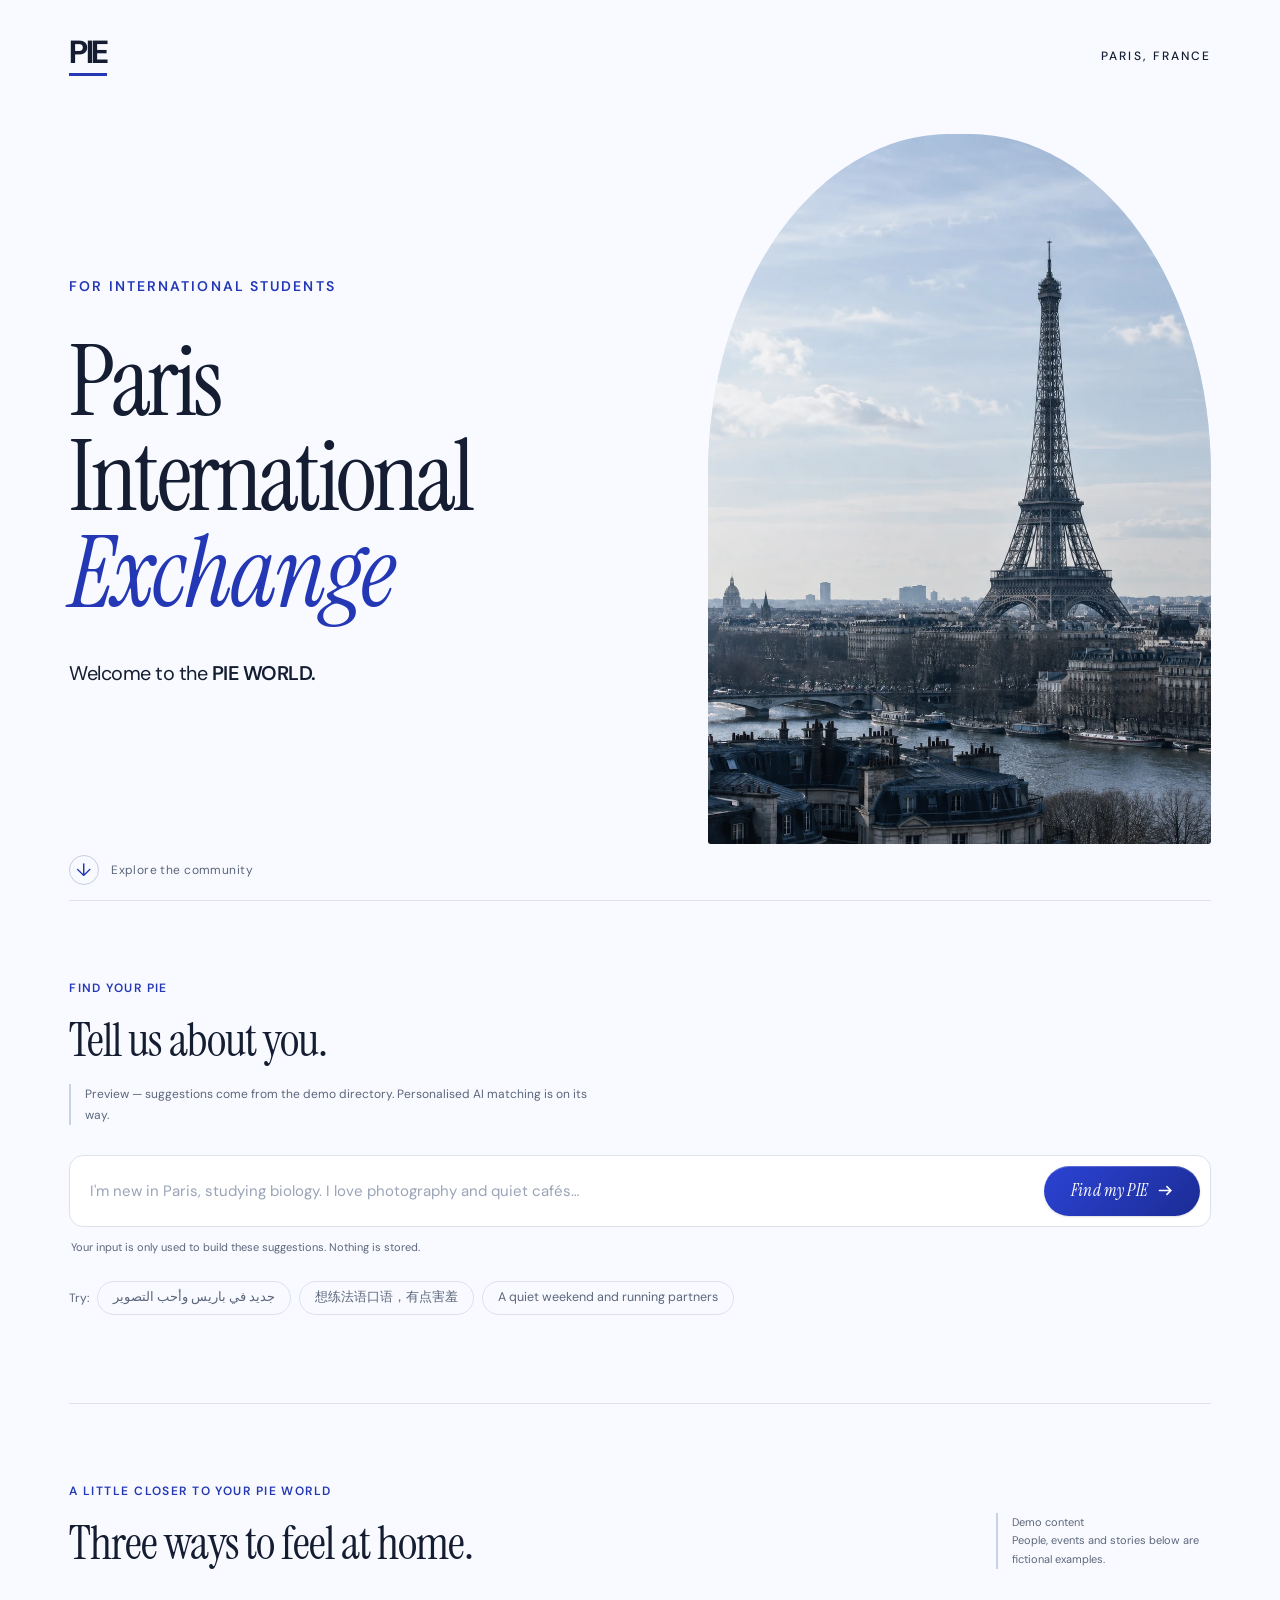
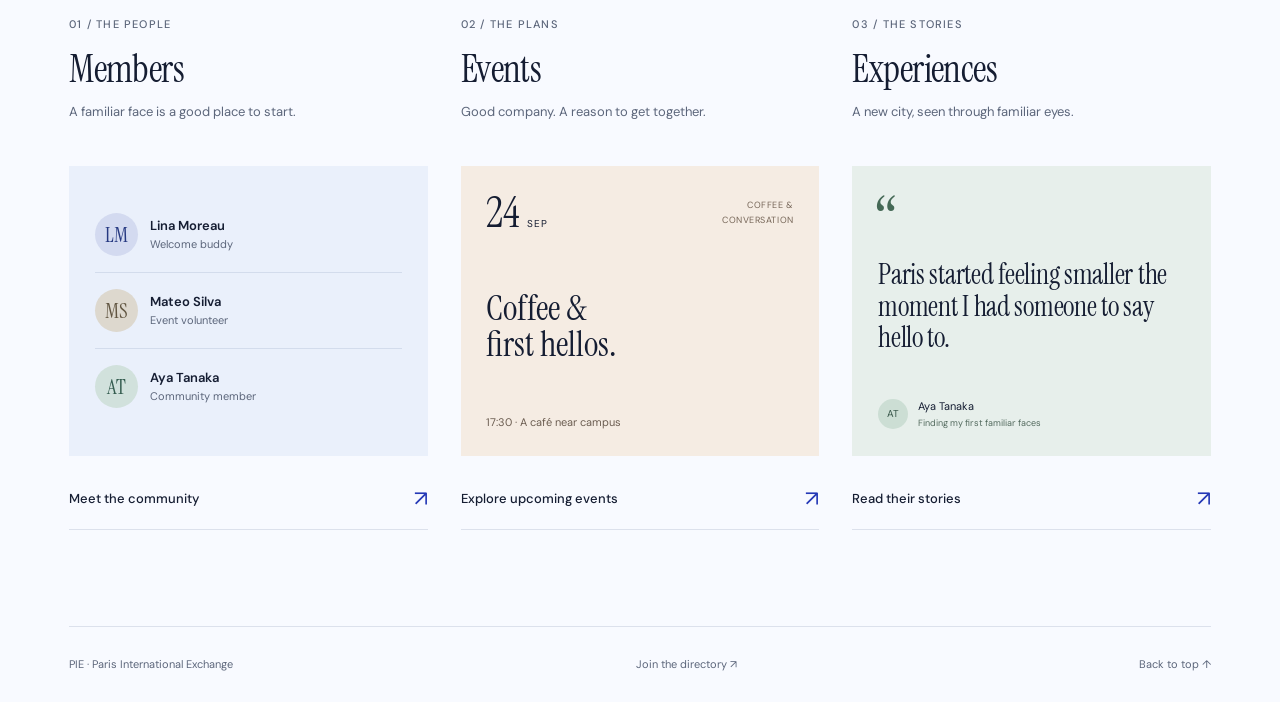
==== index.html @ 0a914ff5 "Add email-verified member registration with profile claiming" ====
<!doctype html>
<html lang="en">
  <head>
    <meta charset="utf-8" />
    <meta name="viewport" content="width=device-width, initial-scale=1" />
    <meta name="theme-color" content="#f8faff" />
    <meta name="description" content="Paris International Exchange. A community for international students in Paris. Welcome to the PIE WORLD." />
    <title>Paris International Exchange</title>
    <link rel="icon" type="image/svg+xml" href="data:image/svg+xml,%3Csvg xmlns='http://www.w3.org/2000/svg' viewBox='0 0 64 64'%3E%3Crect width='64' height='64' rx='14' fill='%232438b6'/%3E%3Ctext x='32' y='46' text-anchor='middle' font-family='Georgia,serif' font-size='45' fill='white'%3EP%3C/text%3E%3C/svg%3E" />
    <link rel="preconnect" href="https://fonts.googleapis.com" />
    <link rel="preconnect" href="https://fonts.gstatic.com" crossorigin />
    <link href="https://fonts.googleapis.com/css2?family=DM+Sans:wght@400;500;600;700&family=Instrument+Serif:ital@0;1&display=swap" rel="stylesheet" />
    <link rel="stylesheet" href="./style.css" />
    <link rel="stylesheet" href="./community.css" />
    <script src="./main.js" defer></script>
  </head>
  <body id="top">
    <a class="skip-link" href="#main-content">Skip to content</a>
    <div class="page">
      <header class="masthead">
        <span class="wordmark" aria-label="PIE">PIE<span class="wordmark-line" aria-hidden="true"></span></span>
        <span class="location">PARIS, FRANCE</span>
      </header>
      <main id="main-content">
        <section class="hero" aria-labelledby="hero-title">
          <div class="hero-copy">
            <p class="eyebrow">FOR INTERNATIONAL STUDENTS</p>
            <h1 id="hero-title"><span>Paris</span><span>International</span><em>Exchange</em></h1>
            <p class="welcome">Welcome to the <strong>PIE WORLD.</strong></p>
          </div>
          <figure class="paris-visual">
            <img src="./assets/paris-editorial.webp" alt="An editorial view of the Eiffel Tower above the rooftops of Paris" width="1122" height="1402" fetchpriority="high" decoding="async" />
          </figure>
          <a class="scroll-cue" href="#discover">
            <span class="scroll-cue-arrow" aria-hidden="true">↓</span>
            <span>Explore the community</span>
          </a>
        </section>

        <section class="finder" id="finder" aria-labelledby="finder-title">
          <header class="finder-heading">
            <p class="section-kicker">FIND YOUR PIE</p>
            <h2 id="finder-title">Tell us about you.</h2>
            <p class="demo-note">Preview — suggestions come from the demo directory. Personalised AI matching is on its way.</p>
          </header>
          <form class="finder-composer" id="finder-form">
            <textarea id="finder-input" name="q" rows="1" maxlength="600" autocomplete="off" aria-label="Describe your background and what you are looking for" placeholder="I'm new in Paris, studying biology. I love photography and quiet cafés…"></textarea>
            <button type="submit" class="finder-submit" id="finder-submit"><span class="finder-submit-label">Find my PIE</span><svg class="finder-submit-arrow" viewBox="0 0 16 16" width="15" height="15" aria-hidden="true" fill="none" stroke="currentColor" stroke-width="1.7" stroke-linecap="round" stroke-linejoin="round"><path d="M1.5 8h12.5M9.5 3.8 13.7 8l-4.2 4.2" /></svg></button>
          </form>
          <p class="finder-privacy">Your input is only used to build these suggestions. Nothing is stored.</p>
          <div class="finder-examples">
            <span>Try:</span>
            <button type="button" class="finder-example" dir="auto" lang="ar">جديد في باريس وأحب التصوير</button>
            <button type="button" class="finder-example" dir="auto" lang="zh">想练法语口语，有点害羞</button>
            <button type="button" class="finder-example" dir="auto">A quiet weekend and running partners</button>
          </div>
          <div class="finder-results" id="finder-results" hidden aria-live="polite">
            <div class="finder-results-head">
              <span class="finder-mode" id="finder-mode" hidden></span>
              <p class="finder-results-note" id="finder-results-note"></p>
            </div>
            <p class="finder-results-summary" id="finder-results-summary" hidden></p>
            <div class="finder-grid" id="finder-grid"></div>
          </div>
        </section>

        <section class="discover" id="discover" aria-labelledby="discover-title">
          <header class="discover-heading">
            <div>
              <p class="section-kicker">A LITTLE CLOSER TO YOUR PIE WORLD</p>
              <h2 id="discover-title">Three ways to feel at home.</h2>
            </div>
            <p class="demo-note">Demo content<br />People, events and stories below are fictional examples.</p>
          </header>

          <div class="gateway-grid">
            <article class="gateway gateway--members" data-reveal>
              <p class="gateway-number">01 / THE PEOPLE</p>
              <h3>Members</h3>
              <p class="gateway-description">A familiar face is a good place to start.</p>
              <div class="gateway-preview member-preview" aria-label="Example members">
                <div class="preview-person"><span class="preview-avatar avatar--lina" aria-hidden="true">LM</span><div><strong>Lina Moreau</strong><span>Welcome buddy</span></div></div>
                <div class="preview-person"><span class="preview-avatar avatar--mateo" aria-hidden="true">MS</span><div><strong>Mateo Silva</strong><span>Event volunteer</span></div></div>
                <div class="preview-person"><span class="preview-avatar avatar--aya" aria-hidden="true">AT</span><div><strong>Aya Tanaka</strong><span>Community member</span></div></div>
              </div>
              <a class="gateway-link" href="./members.html">Meet the community <span aria-hidden="true">↗</span></a>
            </article>

            <article class="gateway gateway--events" data-reveal>
              <p class="gateway-number">02 / THE PLANS</p>
              <h3>Events</h3>
              <p class="gateway-description">Good company. A reason to get together.</p>
              <div class="gateway-preview event-preview">
                <div class="preview-event-top"><time datetime="2026-09-24"><strong>24</strong><span>SEP</span></time><span class="preview-event-type">COFFEE & CONVERSATION</span></div>
                <p class="preview-event-title">Coffee &<br />first hellos.</p>
                <p class="preview-event-meta">17:30 · A café near campus</p>
              </div>
              <a class="gateway-link" href="./events.html">Explore upcoming events <span aria-hidden="true">↗</span></a>
            </article>

            <article class="gateway gateway--experiences" data-reveal>
              <p class="gateway-number">03 / THE STORIES</p>
              <h3>Experiences</h3>
              <p class="gateway-description">A new city, seen through familiar eyes.</p>
              <div class="gateway-preview experience-preview">
                <span class="preview-quote-mark" aria-hidden="true">“</span>
                <blockquote>Paris started feeling smaller the moment I had someone to say hello to.</blockquote>
                <p class="preview-story-author"><span class="story-author-dot" aria-hidden="true">AT</span><span>Aya Tanaka<span>Finding my first familiar faces</span></span></p>
              </div>
              <a class="gateway-link" href="./experiences.html">Read their stories <span aria-hidden="true">↗</span></a>
            </article>
          </div>
        </section>
      </main>
      <footer class="site-footer"><span>PIE · Paris International Exchange</span><a href="./join.html">Join the directory <span aria-hidden="true">↗</span></a><a href="#top">Back to top <span aria-hidden="true">↑</span></a></footer>
    </div>
  </body>
</html>
---- style.css ----
:root {
  color-scheme: light;
  --paper: #f8faff;
  --ink: #151d32;
  --blue: #2438b6;
  --sans: 'DM Sans', sans-serif;
  --serif: 'Instrument Serif', Georgia, serif;
}

* { box-sizing: border-box; }
html { background: var(--paper); }
body { margin: 0; color: var(--ink); font-family: var(--sans); -webkit-font-smoothing: antialiased; }
::selection { background: #dce2ff; color: var(--ink); }
.page { max-width: 1800px; margin-inline: auto; padding: 0 clamp(24px, 5.4vw, 96px); }
.masthead { min-height: 112px; display: flex; align-items: center; justify-content: space-between; gap: 24px; }
.wordmark { display: inline-flex; flex-direction: column; font-size: 32px; line-height: 1; letter-spacing: -.075em; font-weight: 700; }
.wordmark-line { width: 100%; height: 3px; margin-top: 5px; background: var(--blue); }
.location { font-size: 12px; letter-spacing: .17em; font-weight: 500; }
.hero { min-height: min(790px, calc(100svh - 112px)); display: grid; grid-template-columns: 1.17fr 1fr; align-items: center; gap: clamp(28px, 4vw, 72px); padding: 22px 0 56px; }
.hero-copy { position: relative; z-index: 1; padding-bottom: 12px; }
.eyebrow { margin: 0 0 clamp(28px, 3vw, 48px); font-size: 14px; font-weight: 600; letter-spacing: .15em; color: var(--blue); }
h1 { margin: 0; font-family: var(--serif); font-size: clamp(70px, 7.7vw, 138px); line-height: .97; letter-spacing: -.035em; font-weight: 400; }
h1 span, h1 em { display: block; }
h1 em { color: var(--blue); font-weight: 400; letter-spacing: -.02em; }
.welcome { font-size: clamp(18px, 1.55vw, 26px); line-height: 1.5; margin: clamp(28px, 3vw, 46px) 0 0; font-weight: 400; letter-spacing: -.025em; }
.welcome strong { font-weight: 600; }
.paris-visual { position: relative; margin: 0; align-self: center; height: clamp(510px, calc(100svh - 190px), 730px); overflow: hidden; border-radius: 48% 48% 3px 3px; background: #dbe5f1; }
.paris-visual img { display: block; width: 100%; height: 100%; object-fit: cover; object-position: 55% 50%; }

@media (prefers-reduced-motion: no-preference) {
  .hero-copy { animation: appear .8s ease-out both; }
  .paris-visual { animation: appear 1.05s .12s ease-out both; }
  @keyframes appear { from { opacity: 0; transform: translateY(14px); } to { opacity: 1; transform: translateY(0); } }
}

@media (min-width: 1600px) {
  .hero { min-height: 830px; }
}

@media (max-width: 1000px) and (min-width: 721px) {
  .page { padding-inline: 34px; }
  .hero { gap: 24px; grid-template-columns: 1.1fr 1fr; }
  h1 { font-size: clamp(66px, 7.7vw, 88px); }
  .paris-visual { height: clamp(470px, calc(100svh - 190px), 730px); }
}

@media (max-width: 720px) {
  .page { --mobile-gutter: 24px; padding-inline: var(--mobile-gutter); }
  .masthead { min-height: 86px; }
  .wordmark { font-size: 28px; }
  .location { font-size: 12px; letter-spacing: .12em; }
  .hero { position: relative; isolation: isolate; min-height: max(600px, calc(100svh - 86px)); grid-template-columns: 1fr; align-items: start; gap: 0; padding: 32px 0 48px; }
  .hero-copy { padding: 0; animation: none; }
  .eyebrow { font-size: 13px; letter-spacing: .11em; margin-bottom: 24px; }
  h1 { font-size: clamp(58px, 13.5vw, 94px); line-height: .99; }
  .welcome { font-size: 20px; margin-top: 26px; }
  .welcome strong { display: block; }
  .paris-visual { position: absolute; z-index: -1; inset: 0 calc(-1 * var(--mobile-gutter)); height: 100%; border-radius: 0; animation: none; }
  .paris-visual img { object-position: 55% 0%; }
  .paris-visual::after { content: ''; position: absolute; inset: 0; background: linear-gradient(180deg, var(--paper) 0%, rgb(248 250 255 / .7) 18%, rgb(248 250 255 / 0) 56%), linear-gradient(90deg, rgb(248 250 255 / .96) 0%, rgb(248 250 255 / .85) 28%, rgb(248 250 255 / .12) 76%, rgb(248 250 255 / 0) 100%); }
}

@media (max-width: 720px) and (prefers-reduced-motion: no-preference) {
  .hero { animation: appear .9s ease-out both; }
}

@media (max-width: 360px) {
  .page { --mobile-gutter: 20px; }
  h1 { font-size: 54px; }
  .welcome { font-size: 18px; }
  .eyebrow { font-size: 12px; }
  .paris-visual img { object-position: 40% 0%; }
}
---- community.css ----
/* Community pages extend the existing homepage visual system. */
:root {
  --line: #dce1ec;
  --secondary: #5c667b;
  --members-paper: #eaf0fb;
  --events-paper: #f5ece3;
  --stories-paper: #e7efeb;
}

a { color: inherit; }
a:focus-visible, summary:focus-visible { outline: 2px solid var(--blue); outline-offset: 6px; border-radius: 2px; }
.skip-link { position: fixed; z-index: 10; top: 12px; left: 12px; transform: translateY(-200%); padding: 12px 18px; background: var(--ink); color: white; font-size: 14px; }
.skip-link:focus { transform: translateY(0); }
.hero { position: relative; }
.scroll-cue { position: absolute; left: 0; bottom: 12px; z-index: 2; display: inline-flex; align-items: center; gap: 12px; min-height: 36px; color: var(--secondary); font-size: 12px; letter-spacing: .035em; text-decoration: none; }
.scroll-cue-arrow { display: grid; place-items: center; width: 30px; height: 30px; border: 1px solid #c5ccdf; border-radius: 50%; font-size: 18px; color: var(--blue); }
.scroll-cue:hover { color: var(--blue); }
.discover { padding: 78px 0 96px; border-top: 1px solid var(--line); scroll-margin-top: 28px; }
.discover-heading { display: flex; justify-content: space-between; align-items: end; gap: 32px; margin-bottom: 48px; }
.section-kicker { margin: 0 0 18px; color: var(--blue); font-size: 12px; line-height: 1.5; letter-spacing: .12em; font-weight: 600; }
.discover h2 { margin: 0; font: 400 clamp(38px, 3.7vw, 64px)/1.08 var(--serif); letter-spacing: -.02em; }
.demo-note { flex: none; max-width: 215px; margin: 0; padding-left: 14px; border-left: 2px solid #c9d1e5; color: var(--secondary); font-size: 11px; line-height: 1.7; }
.gateway-grid { display: grid; grid-template-columns: repeat(3, minmax(0, 1fr)); gap: clamp(24px, 2.6vw, 44px); }
.gateway { min-width: 0; display: flex; flex-direction: column; }
.gateway-number { margin: 0 0 18px; font-size: 11px; font-weight: 500; letter-spacing: .11em; color: var(--secondary); }
.gateway h3 { margin: 0; font: 400 clamp(34px, 3vw, 48px)/1.05 var(--serif); letter-spacing: -.015em; }
.gateway-description { min-height: 42px; margin: 12px 0 23px; color: var(--secondary); font-size: 13px; line-height: 1.65; }
.gateway-preview { min-height: 290px; padding: clamp(20px, 2vw, 32px); display: flex; flex-direction: column; justify-content: center; }
.member-preview { background: var(--members-paper); gap: 0; }
.preview-person { display: flex; align-items: center; gap: 12px; padding: 16px 0; }
.preview-person + .preview-person { border-top: 1px solid #d3dcec; }
.preview-avatar { flex: none; width: 43px; height: 43px; display: grid; place-items: center; border-radius: 50%; font: 400 21px var(--serif); }
.avatar--lina { background: #d3daf0; color: #263981; }
.avatar--mateo { background: #ddd8ce; color: #615541; }
.avatar--aya { background: #d1e1dc; color: #355d50; }
.preview-person strong { display: block; font-size: 13px; font-weight: 600; line-height: 1.5; }
.preview-person div > span { display: block; font-size: 11px; line-height: 1.6; color: var(--secondary); }
.event-preview { justify-content: space-between; background: var(--events-paper); }
.preview-event-top { display: flex; justify-content: space-between; align-items: center; gap: 18px; }
.preview-event-top time { display: flex; align-items: baseline; gap: 7px; }
.preview-event-top time strong { font: 400 42px/1 var(--serif); }
.preview-event-top time span { font-size: 10px; letter-spacing: .08em; }
.preview-event-type { max-width: 110px; color: #756557; text-align: right; font-size: 9px; line-height: 1.65; letter-spacing: .06em; }
.preview-event-title { margin: 18px 0 12px; font: 400 clamp(30px, 2.7vw, 44px)/1.04 var(--serif); }
.preview-event-meta { margin: 0; font-size: 11px; color: #6b5d51; line-height: 1.5; }
.experience-preview { justify-content: space-between; background: var(--stories-paper); }
.preview-quote-mark { display: block; height: 33px; color: #456956; font: 400 69px/1 var(--serif); }
.experience-preview blockquote { margin: 12px 0 20px; font: 400 clamp(23px, 2.15vw, 34px)/1.15 var(--serif); letter-spacing: -.01em; }
.preview-story-author { margin: 0; display: flex; align-items: center; gap: 10px; font-size: 11px; line-height: 1.6; }
.story-author-dot { flex: none; width: 30px; height: 30px; border-radius: 50%; background: #ccded4; display: grid; place-items: center; color: #365548; font-size: 10px; }
.preview-story-author > span > span { display: block; color: #536a5e; font-size: 9px; }
.gateway-link { display: flex; justify-content: space-between; align-items: center; gap: 12px; min-height: 62px; margin-top: 12px; border-bottom: 1px solid var(--line); text-decoration: none; font-size: 13px; font-weight: 500; }
.gateway-link > span { font-size: 22px; font-weight: 400; color: var(--blue); }
.gateway-link:hover { color: var(--blue); border-bottom-color: var(--blue); }
.site-footer { padding: 28px 0; display: flex; justify-content: space-between; gap: 20px; border-top: 1px solid var(--line); color: var(--secondary); font-size: 11px; line-height: 1.7; }
.site-footer a { text-decoration: none; }
.site-footer a:hover { color: var(--blue); }

/* A shared shell for the three destinations. */
.inner-page .wordmark { text-decoration: none; }
.site-nav { display: flex; align-items: center; gap: 30px; }
.site-nav a { min-height: 40px; display: inline-flex; align-items: center; border-bottom: 1px solid transparent; text-decoration: none; color: var(--secondary); font-size: 13px; }
.site-nav a:hover, .site-nav a[aria-current="page"] { color: var(--blue); border-bottom-color: var(--blue); }
.page-intro { padding: 64px 0 46px; border-top: 1px solid var(--line); }
.inner-page .page-title { max-width: 900px; font-size: clamp(52px, 5.6vw, 90px); line-height: 1.02; letter-spacing: -.025em; }
.page-lead { max-width: 560px; margin: 24px 0 22px; color: var(--secondary); font-size: 16px; line-height: 1.75; }
.page-intro .demo-note { max-width: 540px; font-size: 12px; }
.member-grid { display: grid; grid-template-columns: repeat(3, minmax(0, 1fr)); gap: 24px; padding: 8px 0 88px; }
.member-card { display: flex; flex-direction: column; min-width: 0; padding: 28px; background: #fff; border: 1px solid var(--line); }
.member-card-header { display: flex; align-items: center; gap: 16px; }
.member-portrait { flex: none; display: block; width: 80px; height: 80px; border-radius: 50%; object-fit: cover; background: var(--members-paper); }
.member-portrait--photo { overflow: hidden; }
.member-portrait--photo img { display: block; width: 100%; height: 100%; object-fit: cover; transform: scale(2); transform-origin: 50% 48%; }
.member-portrait--tamara img { object-position: 50% 100%; }
.member-portrait--amir img { transform-origin: 50% 25%; }
.member-portrait--meghna img { transform: scale(1.5); transform-origin: 52% 48%; }
.member-identity { min-width: 0; }
.member-status { display: inline-flex; align-items: center; padding: 4px 9px; border-radius: 20px; font-size: 10px; font-weight: 500; line-height: 1.5; }
.member-status--active { background: var(--members-paper); color: var(--blue); }
.member-status--alumni { background: var(--events-paper); color: #70583e; }
.member-activity { display: inline-flex; gap: 2px; margin-left: 5px; vertical-align: middle; }
.member-activity i { display: block; width: 12px; height: 12px; background-color: #ccd5ec; -webkit-mask: url("data:image/svg+xml,%3Csvg xmlns='http://www.w3.org/2000/svg' viewBox='0 0 24 24'%3E%3Cpath d='M12 1.6l3.2 6.6 7.2 1-5.2 5 1.2 7.2-6.4-3.4-6.4 3.4 1.2-7.2-5.2-5 7.2-1z'/%3E%3C/svg%3E") center / contain no-repeat; mask: url("data:image/svg+xml,%3Csvg xmlns='http://www.w3.org/2000/svg' viewBox='0 0 24 24'%3E%3Cpath d='M12 1.6l3.2 6.6 7.2 1-5.2 5 1.2 7.2-6.4-3.4-6.4 3.4 1.2-7.2-5.2-5 7.2-1z'/%3E%3C/svg%3E") center / contain no-repeat; }
.member-activity i.is-filled { background-color: var(--blue); }
.member-role { margin: 7px 0 9px; font-size: 10px; font-weight: 500; line-height: 1.6; color: var(--secondary); }
.member-card h2 { margin: 0; font: 400 28px/1.1 var(--serif); }
.member-card .tag-list { margin-bottom: 24px; }
.member-contact { margin: auto 0 0; padding-top: 18px; border-top: 1px solid var(--line); }
.member-contact dt { display: flex; align-items: baseline; gap: 8px; color: var(--secondary); font-size: 11px; font-weight: 500; }
.member-contact dt span { font-size: 10px; font-weight: 400; }
.member-contact dd { margin: 7px 0 0; color: var(--ink); font-size: 13px; line-height: 1.7; overflow-wrap: anywhere; }
.card-summary { margin: 16px 0 22px; color: var(--secondary); font-size: 13px; line-height: 1.8; }
.tag-list { display: flex; flex-wrap: wrap; gap: 7px; padding: 0; margin: 0; list-style: none; }
.tag-list li { border: 1px solid #e0e5ee; padding: 5px 8px; color: var(--secondary); font-size: 10px; line-height: 1.5; }
.event-list { padding: 0 0 88px; }
.event-row { display: grid; grid-template-columns: clamp(280px, 28vw, 380px) minmax(0, 1fr); gap: clamp(28px, 3.2vw, 48px); align-items: center; padding: 36px 0; border-top: 1px solid var(--line); }
.event-media { position: relative; min-width: 0; }
.event-date { position: absolute; bottom: 14px; left: 14px; z-index: 1; display: flex; flex-direction: column; align-items: center; min-width: 64px; padding: 11px 13px; background: var(--paper); border-radius: 3px; box-shadow: inset 0 0 0 1px rgb(255 255 255 / .7), 0 2px 12px rgb(21 29 50 / .08); }
.event-date span { font: 400 38px/1 var(--serif); }
.event-date small { margin-top: 6px; font-size: 10px; letter-spacing: .12em; }
@supports ((backdrop-filter: blur(10px)) or (-webkit-backdrop-filter: blur(10px))) {
  .event-date { background: rgb(248 250 255 / .7); -webkit-backdrop-filter: blur(10px) saturate(1.15); backdrop-filter: blur(10px) saturate(1.15); }
}
.event-body { min-width: 0; }
.event-heading { display: flex; align-items: center; flex-wrap: wrap; gap: 8px 14px; margin-bottom: 14px; }
.event-category { margin: 0; color: var(--blue); font-size: 10px; font-weight: 600; line-height: 1.7; letter-spacing: .09em; text-transform: uppercase; }
.event-body h2 { margin: 0 0 14px; font: 400 clamp(30px, 3vw, 44px)/1.1 var(--serif); }
.event-meta { margin: 0 0 12px; font-size: 12px; font-weight: 500; line-height: 1.8; }
.event-body .card-summary { max-width: 660px; font-size: 14px; line-height: 1.8; }
.event-status { padding: 3px 7px; border: 1px solid var(--line); color: var(--secondary); font-size: 10px; line-height: 1.5; }
.event-photo { width: 100%; aspect-ratio: 3 / 2; overflow: hidden; margin: 0; background: var(--events-paper); }
.event-photo img, .story-photo img { display: block; width: 100%; height: 100%; object-fit: cover; }
.event-photo img { object-position: 50% 38%; }
.story-list { display: grid; gap: 24px; padding: 8px 0 88px; }
.story-card { min-width: 0; padding: 32px; background: var(--stories-paper); }
.story-card:nth-child(3n + 2) { background: var(--events-paper); }
.story-card:nth-child(3n) { background: var(--members-paper); }
.story-overview { display: grid; grid-template-columns: minmax(0, 1fr) minmax(0, 38%); gap: clamp(24px, 3vw, 44px); align-items: center; }
.story-copy { min-width: 0; }
.story-meta { margin: 0 0 14px; color: var(--secondary); font-size: 10px; text-transform: uppercase; letter-spacing: .1em; line-height: 1.7; }
.story-card h2 { margin: 0 0 12px; font: 400 clamp(30px, 2.8vw, 42px)/1.1 var(--serif); }
.story-byline { margin: 0 0 16px; color: var(--secondary); font-size: 11px; line-height: 1.7; }
.story-overview .card-summary { max-width: 70ch; margin: 0; font-size: 14px; line-height: 1.8; }
.story-photo { width: 100%; aspect-ratio: 3 / 2; overflow: hidden; margin: 0; background: #d4e0d8; }
.story-details p { max-width: 76ch; font-size: 14px; line-height: 1.9; }
.story-details { margin-top: 24px; border-top: 1px solid #cad5ce; }
.story-details summary { padding: 16px 0 4px; cursor: pointer; font-size: 12px; font-weight: 500; color: var(--blue); }
.story-details[open] summary { padding-bottom: 12px; }

@media (hover: hover) and (prefers-reduced-motion: no-preference) {
  .event-photo img, .story-photo img { transition: transform .45s ease; }
  .event-row:hover .event-photo img, .story-card:hover .story-photo img { transform: scale(1.025); }
}

@media (prefers-reduced-motion: no-preference) {
  html { scroll-behavior: smooth; }
  .gateway-link, .site-nav a { transition: color .2s ease, border-color .2s ease; }
  .gateway-link > span { transition: transform .2s ease; }
  .gateway-link:hover > span { transform: translate(3px, -3px); }
  .scroll-cue-arrow { animation: scroll-nudge 2.4s ease-in-out 3; }
  @keyframes scroll-nudge { 0%, 70%, 100% { transform: translateY(0); } 35% { transform: translateY(4px); } }
  [data-reveal].will-reveal { opacity: 0; transform: translateY(20px); transition: opacity .65s ease, transform .65s cubic-bezier(.2,.7,.2,1); }
  [data-reveal].will-reveal:nth-child(2) { transition-delay: .09s; }
  [data-reveal].will-reveal:nth-child(3) { transition-delay: .18s; }
  [data-reveal].is-visible { opacity: 1; transform: none; }
}

@media (max-width: 1000px) and (min-width: 721px) {
  .gateway-grid { gap: 20px; }
  .gateway-preview { min-height: 270px; padding: 18px; }
  .preview-person { gap: 8px; }
  .preview-avatar { width: 34px; height: 34px; font-size: 18px; }
  .member-card, .story-card { padding: 22px; }
  .member-grid { grid-template-columns: repeat(2, minmax(0, 1fr)); }
  .event-row { grid-template-columns: minmax(0, 36%) minmax(0, 1fr); gap: 24px; }
  .story-overview { column-gap: 28px; }
}

@media (max-width: 720px) {
  .scroll-cue { left: 0; bottom: 15px; padding: 4px 12px 4px 6px; background: rgb(248 250 255 / .95); border-radius: 24px; font-size: 11px; }
  .discover { padding: 52px 0 60px; }
  .discover-heading { display: block; margin-bottom: 36px; }
  .discover-heading .demo-note { margin-top: 22px; max-width: none; }
  .gateway-grid { grid-template-columns: 1fr; gap: 44px; }
  .gateway-description { min-height: 0; margin-bottom: 20px; }
  .gateway-preview { min-height: 280px; padding: 28px; }
  .preview-event-title { font-size: 40px; }
  .experience-preview blockquote { font-size: 30px; }
  .inner-page .masthead { flex-wrap: wrap; gap: 12px; padding: 22px 0; }
  .site-nav { gap: 16px; flex-wrap: wrap; }
  .site-nav a { font-size: 11px; min-height: 34px; }
  .page-intro { padding: 36px 0; }
  .inner-page .page-title { font-size: clamp(44px, 10vw, 68px); }
  .page-lead { font-size: 14px; }
  .member-grid, .story-list { grid-template-columns: 1fr; padding-bottom: 56px; }
  .member-card, .story-card { padding: 22px; }
  .member-portrait { width: 72px; height: 72px; }
  .member-card-header { gap: 14px; }
  .member-card h2 { font-size: 27px; }
  .event-row { grid-template-columns: minmax(0, 36%) minmax(0, 1fr); gap: 24px; padding: 28px 0; }
  .event-date { bottom: 8px; left: 8px; min-width: 44px; padding: 6px 8px; }
  .event-date span { font-size: 26px; }
  .event-date small { margin-top: 3px; font-size: 9px; }
  .story-overview { gap: 24px; }
  .site-footer { flex-wrap: wrap; font-size: 10px; }
}

@media (max-width: 560px) {
  .event-row { grid-template-columns: minmax(0, 1fr); }
  .event-photo { aspect-ratio: 16 / 10; }
  .story-card { padding: 0; overflow: hidden; }
  .story-overview { grid-template-columns: minmax(0, 1fr); gap: 0; }
  .story-copy { padding: 24px 22px 0; }
  .story-photo { grid-row: 1; aspect-ratio: 16 / 10; }
  .story-details { margin: 24px 22px 22px; }
}

/* Find your PIE preview. */
.finder { padding: 78px 0 88px; border-top: 1px solid var(--line); scroll-margin-top: 28px; }
.finder-heading { max-width: 760px; margin-bottom: 30px; }
.finder h2 { margin: 0 0 18px; font: 400 clamp(38px, 3.7vw, 64px)/1.08 var(--serif); letter-spacing: -.02em; }
.finder-heading .demo-note { max-width: 540px; font-size: 12px; }
.finder-composer { display: flex; align-items: stretch; gap: 12px; padding: 10px 10px 10px 20px; background: #fff; border: 1px solid var(--line); border-radius: 14px; transition: border-color .2s ease; }
.finder-composer:focus-within { border-color: var(--blue); box-shadow: 0 8px 22px rgb(36 56 182 / .09); }
.finder-composer textarea { flex: 1; min-width: 0; min-height: 48px; max-height: 138px; padding: 13px 0; border: 0; background: transparent; resize: none; overflow-y: auto; color: var(--ink); font: 400 15px/1.6 var(--sans); }
.finder-composer textarea:focus-visible { outline: none; }
.finder-composer textarea::placeholder { color: #9aa3b8; }
.finder-submit { position: relative; overflow: hidden; flex: none; display: inline-flex; align-items: center; justify-content: center; gap: 10px; min-height: 48px; padding: 12px 27px; background: linear-gradient(135deg, #2b43d4 0%, var(--blue) 48%, #1b2c94 100%); border: 0; border-radius: 999px; color: #fff; cursor: pointer; box-shadow: inset 0 1px 0 rgb(255 255 255 / .24), 0 1px 2px rgb(21 29 50 / .14); }
.finder-submit::after { content: ''; position: absolute; top: -45%; bottom: -45%; left: -75%; width: 44%; background: linear-gradient(105deg, transparent, rgb(255 255 255 / .34), transparent); transform: skewX(-18deg); pointer-events: none; }
.finder-submit-label { font: italic 400 17px/1 var(--serif); letter-spacing: .01em; }
.finder-submit-arrow { flex: none; display: block; }
.finder-privacy { margin: 12px 2px 0; color: var(--secondary); font-size: 11px; line-height: 1.6; }
.finder-examples { display: flex; flex-wrap: wrap; align-items: center; gap: 8px; margin-top: 24px; }
.finder-examples > span { color: var(--secondary); font-size: 12px; }
.finder-example { min-height: 34px; padding: 7px 15px; background: var(--paper); border: 1px solid var(--line); border-radius: 18px; color: var(--secondary); font: 400 12.5px/1.4 var(--sans); cursor: pointer; transition: color .2s ease, border-color .2s ease; }
.finder-example:hover { color: var(--blue); border-color: var(--blue); }
.finder-results { margin-top: 42px; }
.finder-results[hidden] { display: none; }
.finder-results-head { display: flex; align-items: baseline; gap: 10px; margin-bottom: 14px; }
.finder-mode { flex: none; padding: 4px 10px; border-radius: 20px; font: 600 10px/1.4 var(--sans); letter-spacing: .07em; text-transform: uppercase; }
.finder-mode--ai { background: var(--blue); color: #fff; }
.finder-mode--preview { background: var(--paper); color: var(--secondary); border: 1px solid var(--line); }
.finder-results-note { margin: 0; color: var(--secondary); font-size: 12px; line-height: 1.7; }
.finder-results-summary { margin: 0 0 22px; max-width: 70ch; font: italic 400 19px/1.5 var(--serif); color: var(--ink); }
.finder-results-summary[hidden] { display: none; }
.finder-submit.is-loading { pointer-events: none; opacity: .85; }
.finder-card--skeleton, .finder-card--skeleton .finder-photo { border-color: transparent; }
.finder-card--skeleton .finder-photo { background: #e8edf6; }
.sk { display: block; height: 12px; border-radius: 4px; background: #e8edf6; margin: 0 0 12px; }
.sk-title { height: 20px; width: 62%; }
.sk-short { width: 42%; }
.finder-grid { display: grid; grid-template-columns: repeat(3, minmax(0, 1fr)); gap: 24px; }
.finder-card { min-width: 0; display: flex; flex-direction: column; background: #fff; border: 1px solid var(--line); }
.finder-photo { margin: 0; aspect-ratio: 4 / 3; overflow: hidden; background: var(--members-paper); }
.finder-photo img { display: block; width: 100%; height: 100%; object-fit: cover; }
.finder-body { display: flex; flex-direction: column; flex: 1; padding: 20px 22px 22px; }
.finder-type { margin: 0 0 12px; color: var(--blue); font-size: 10px; font-weight: 600; letter-spacing: .09em; }
.finder-card h3 { margin: 0 0 10px; font: 400 26px/1.15 var(--serif); letter-spacing: -.01em; }
.finder-demo { display: inline-block; margin-left: 8px; padding: 3px 7px; border: 1px solid var(--line); border-radius: 20px; color: var(--secondary); font: 500 10px/1.4 var(--sans); letter-spacing: 0; vertical-align: 6px; }
.finder-reason { margin: 0; color: var(--secondary); font-size: 13px; line-height: 1.7; }
.finder-link { display: inline-flex; align-items: center; gap: 8px; margin-top: auto; padding-top: 18px; color: var(--blue); text-decoration: none; font-size: 13px; font-weight: 500; }
.finder-link > span { font-size: 18px; }
.finder-link:hover { text-decoration: underline; }

@media (prefers-reduced-motion: no-preference) {
  .finder-submit { transition: transform .25s cubic-bezier(.2,.7,.2,1), box-shadow .25s ease, filter .25s ease; }
  .finder-submit:hover { transform: translateY(-1.5px); filter: saturate(1.06); box-shadow: inset 0 1px 0 rgb(255 255 255 / .26), 0 10px 26px rgb(36 56 182 / .34); }
  .finder-submit:active { transform: translateY(0) scale(.985); box-shadow: inset 0 1px 0 rgb(255 255 255 / .18), 0 4px 12px rgb(36 56 182 / .22); }
  .finder-submit::after { transition: left .65s cubic-bezier(.25,.6,.25,1); }
  .finder-submit:hover::after { left: 135%; }
  .finder-submit-arrow { transition: transform .25s cubic-bezier(.2,.7,.2,1); }
  .finder-submit:hover .finder-submit-arrow { transform: translateX(4px); }
  .finder-submit.is-loading .finder-submit-label { animation: finder-pulse 1.1s ease-in-out infinite; }
  @keyframes finder-pulse { 0%, 100% { opacity: 1; } 50% { opacity: .45; } }
  .sk, .finder-card--skeleton .finder-photo {
    background: linear-gradient(100deg, #e8edf6 40%, #f4f7fc 50%, #e8edf6 60%);
    background-size: 200% 100%;
    animation: sk-shimmer 1.3s ease-in-out infinite;
  }
  @keyframes sk-shimmer { from { background-position: 130% 0; } to { background-position: -30% 0; } }
}

@media (max-width: 1000px) and (min-width: 721px) {
  .finder-grid { gap: 20px; }
}

@media (max-width: 720px) {
  .finder { padding: 52px 0 60px; }
  .finder-composer { flex-wrap: wrap; padding: 10px; }
  .finder-composer textarea { flex-basis: 100%; min-height: 52px; }
  .finder-submit { flex: 1; }
  .finder-grid { grid-template-columns: minmax(0, 1fr); }
  .finder-card h3 { font-size: 24px; }
}

/* Registered members and the join page. */
.member-status--member { background: var(--stories-paper); color: #2f5a48; }
.member-portrait--initials { display: grid; place-items: center; background: var(--members-paper); color: var(--blue); font: 400 26px var(--serif); }
.member-portrait--member img { transform: none; }
.join { padding: 8px 0 96px; display: grid; gap: 26px; max-width: 940px; }
.join-step { padding: clamp(22px, 2.4vw, 34px); background: #fff; border: 1px solid var(--line); }
.join-step[hidden] { display: none; }
.join-step-number { margin: 0 0 10px; color: var(--blue); font-size: 11px; font-weight: 600; letter-spacing: .12em; }
.join-step h2 { margin: 0 0 12px; font: 400 clamp(26px, 2.4vw, 34px)/1.15 var(--serif); letter-spacing: -.01em; }
.join-hint { margin: 0 0 14px; color: var(--secondary); font-size: 12.5px; line-height: 1.7; }
.join-hint--status { margin: 14px 0 0; }
.join-hint--status.is-ok { color: #2f5a48; }
.join-hint--status.is-error { color: #a3342f; }
.join-row { display: flex; gap: 12px; align-items: stretch; }
.join-row input { flex: 1; min-width: 0; padding: 12px 14px; background: var(--paper); border: 1px solid var(--line); border-radius: 2px; color: var(--ink); font: 400 15px/1.6 var(--sans); }
.join-row input:focus-visible { outline: 2px solid var(--blue); outline-offset: 1px; border-color: var(--blue); }
.join-grid { display: grid; grid-template-columns: repeat(2, minmax(0, 1fr)); gap: 20px 26px; margin-top: 4px; }
.join-field { min-width: 0; }
.join-field--wide { grid-column: 1 / -1; }
.join-field label { display: block; margin: 0 0 8px; font-size: 12px; font-weight: 600; }
.join-optional { color: var(--secondary); font-weight: 400; }
.join-field input, .join-field textarea { width: 100%; padding: 12px 14px; background: var(--paper); border: 1px solid var(--line); border-radius: 2px; color: var(--ink); font: 400 14px/1.6 var(--sans); resize: vertical; }
.join-field input:focus-visible, .join-field textarea:focus-visible { outline: 2px solid var(--blue); outline-offset: 1px; border-color: var(--blue); }
.join-photo-row { display: flex; align-items: center; gap: 18px; flex-wrap: wrap; }
.join-photo-row img { width: 84px; height: 84px; border-radius: 50%; object-fit: cover; background: var(--members-paper); }
.join-photo-row img[hidden] { display: none; }
.join-photo-row input[type="file"] { flex: 1; min-width: 200px; padding: 10px 12px; background: var(--paper); border: 1px dashed var(--line); border-radius: 2px; font: 400 13px var(--sans); }
.join-check { display: flex; align-items: center; gap: 10px; margin: 22px 0 0; font-size: 13px; color: var(--secondary); }
.join-actions { display: flex; align-items: center; gap: 12px 20px; flex-wrap: wrap; margin-top: 24px; padding-top: 22px; border-top: 1px solid var(--line); }
.join-link { background: none; border: 0; padding: 0; color: var(--secondary); font: 500 13px var(--sans); text-decoration: none; cursor: pointer; }
.join-link:hover { color: var(--blue); }
.join-link--danger:hover { color: #a3342f; }
.join-cta { display: inline-flex; align-items: center; gap: 8px; margin-top: 16px; color: var(--blue); font-size: 13px; font-weight: 500; text-decoration: none; }
.join-cta:hover { text-decoration: underline; }

@media (max-width: 720px) {
  .join { padding-bottom: 60px; }
  .join-grid { grid-template-columns: minmax(0, 1fr); }
  .join-row { flex-wrap: wrap; }
  .join-row input { flex-basis: 100%; }
  .join-row .finder-submit { flex: 1; }
}
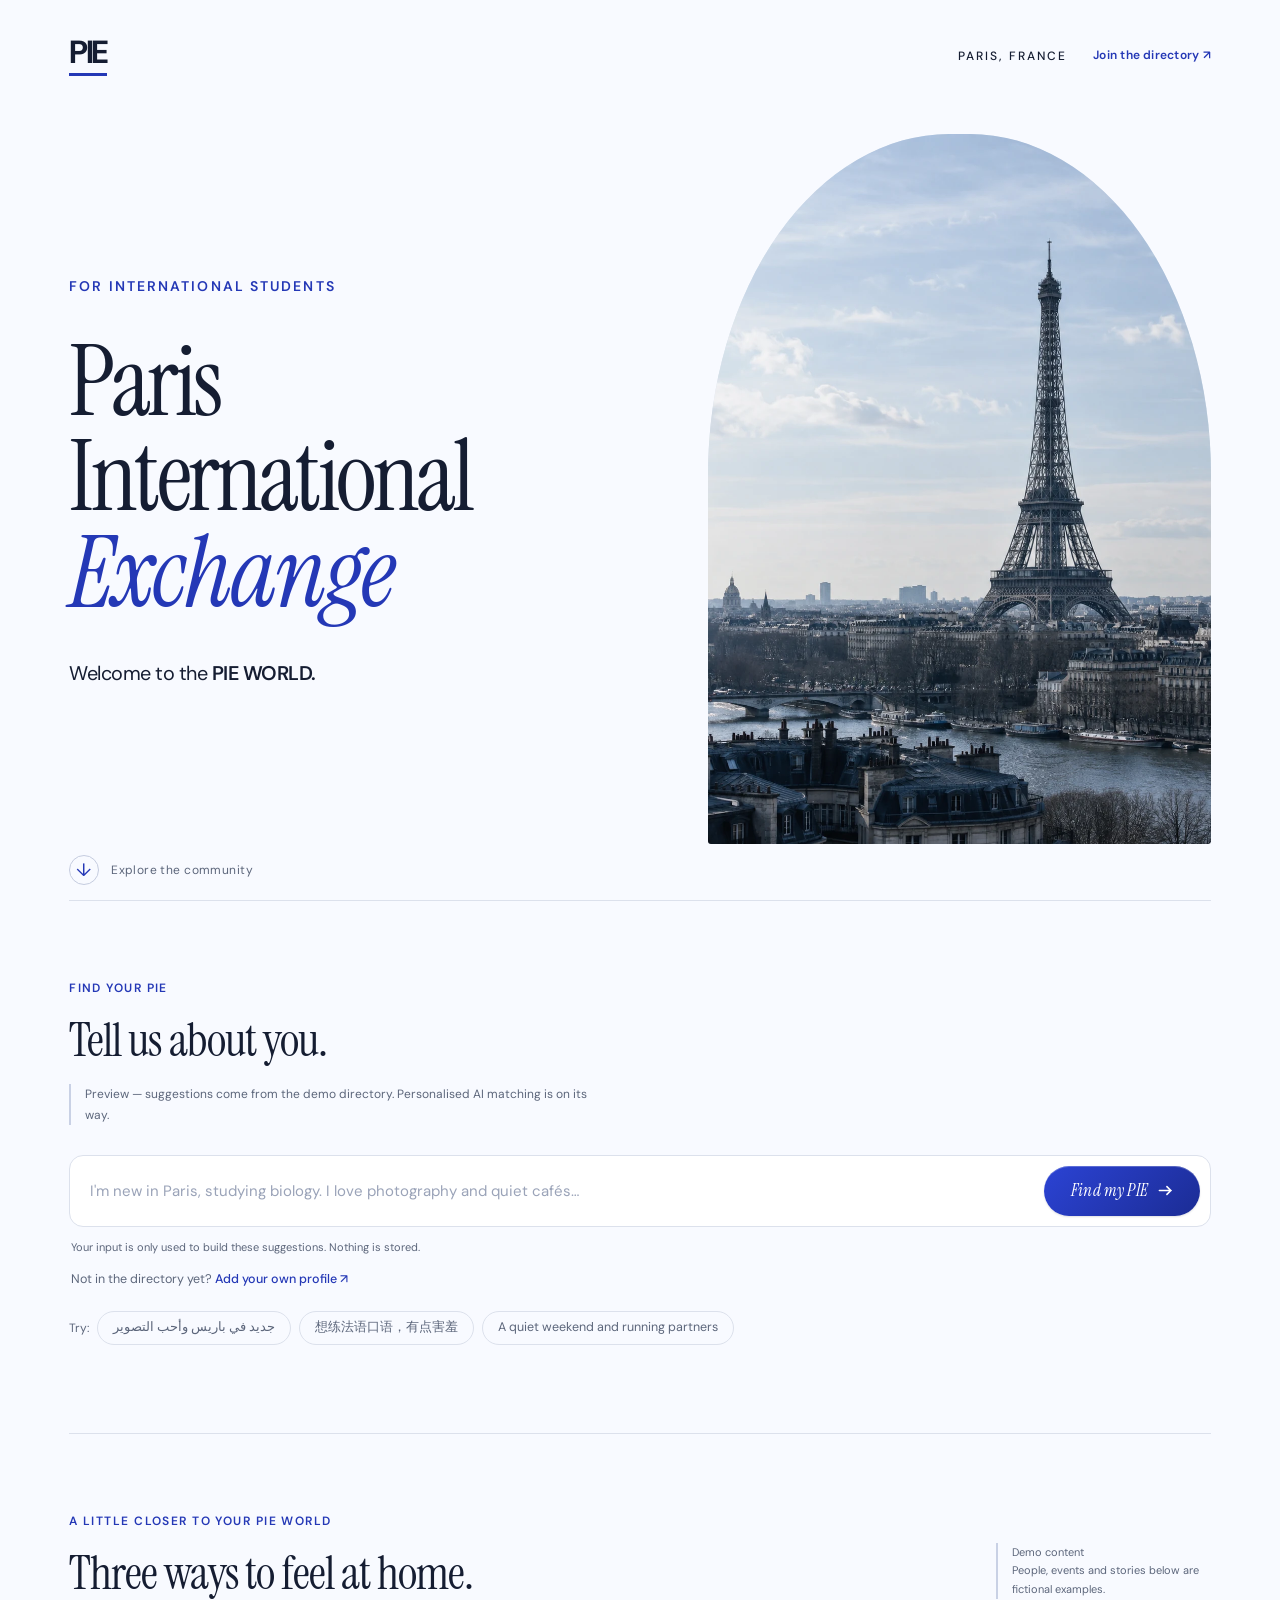
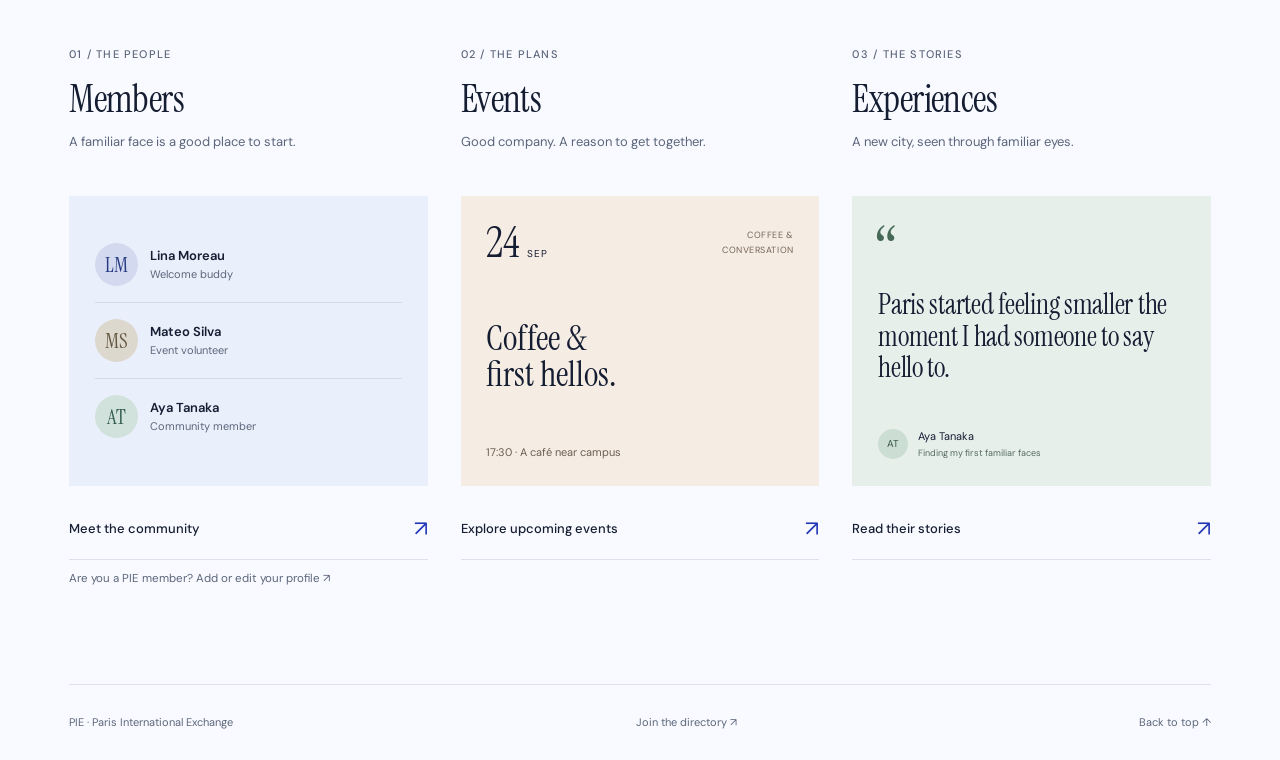
==== commit 7d90ea61: "Add homepage entry points to the join page" ====
--- a/index.html
+++ b/index.html
@@ -19,7 +19,10 @@
     <div class="page">
       <header class="masthead">
         <span class="wordmark" aria-label="PIE">PIE<span class="wordmark-line" aria-hidden="true"></span></span>
-        <span class="location">PARIS, FRANCE</span>
+        <div class="masthead-side">
+          <span class="location">PARIS, FRANCE</span>
+          <a class="masthead-join" href="./join.html">Join the directory <span aria-hidden="true">↗</span></a>
+        </div>
       </header>
       <main id="main-content">
         <section class="hero" aria-labelledby="hero-title">
@@ -48,6 +51,7 @@
             <button type="submit" class="finder-submit" id="finder-submit"><span class="finder-submit-label">Find my PIE</span><svg class="finder-submit-arrow" viewBox="0 0 16 16" width="15" height="15" aria-hidden="true" fill="none" stroke="currentColor" stroke-width="1.7" stroke-linecap="round" stroke-linejoin="round"><path d="M1.5 8h12.5M9.5 3.8 13.7 8l-4.2 4.2" /></svg></button>
           </form>
           <p class="finder-privacy">Your input is only used to build these suggestions. Nothing is stored.</p>
+          <p class="finder-join">Not in the directory yet? <a href="./join.html">Add your own profile <span aria-hidden="true">↗</span></a></p>
           <div class="finder-examples">
             <span>Try:</span>
             <button type="button" class="finder-example" dir="auto" lang="ar">جديد في باريس وأحب التصوير</button>
@@ -84,6 +88,7 @@
                 <div class="preview-person"><span class="preview-avatar avatar--aya" aria-hidden="true">AT</span><div><strong>Aya Tanaka</strong><span>Community member</span></div></div>
               </div>
               <a class="gateway-link" href="./members.html">Meet the community <span aria-hidden="true">↗</span></a>
+              <a class="gateway-sub" href="./join.html">Are you a PIE member? Add or edit your profile <span aria-hidden="true">↗</span></a>
             </article>
 
             <article class="gateway gateway--events" data-reveal>
--- a/community.css
+++ b/community.css
@@ -209,6 +209,14 @@
 .finder-submit-label { font: italic 400 17px/1 var(--serif); letter-spacing: .01em; }
 .finder-submit-arrow { flex: none; display: block; }
 .finder-privacy { margin: 12px 2px 0; color: var(--secondary); font-size: 11px; line-height: 1.6; }
+.finder-join { margin: 14px 2px 0; color: var(--secondary); font-size: 12.5px; }
+.finder-join a { color: var(--blue); font-weight: 500; text-decoration: none; }
+.finder-join a:hover { text-decoration: underline; }
+.masthead-side { display: flex; align-items: center; gap: clamp(14px, 2vw, 26px); }
+.masthead-join { color: var(--blue); font-size: 12px; font-weight: 600; letter-spacing: .02em; text-decoration: none; border-bottom: 1px solid transparent; padding-bottom: 2px; }
+.masthead-join:hover { border-bottom-color: var(--blue); }
+.gateway-sub { display: block; margin-top: 10px; color: var(--secondary); font-size: 11.5px; line-height: 1.6; text-decoration: none; }
+.gateway-sub:hover { color: var(--blue); }
 .finder-examples { display: flex; flex-wrap: wrap; align-items: center; gap: 8px; margin-top: 24px; }
 .finder-examples > span { color: var(--secondary); font-size: 12px; }
 .finder-example { min-height: 34px; padding: 7px 15px; background: var(--paper); border: 1px solid var(--line); border-radius: 18px; color: var(--secondary); font: 400 12.5px/1.4 var(--sans); cursor: pointer; transition: color .2s ease, border-color .2s ease; }
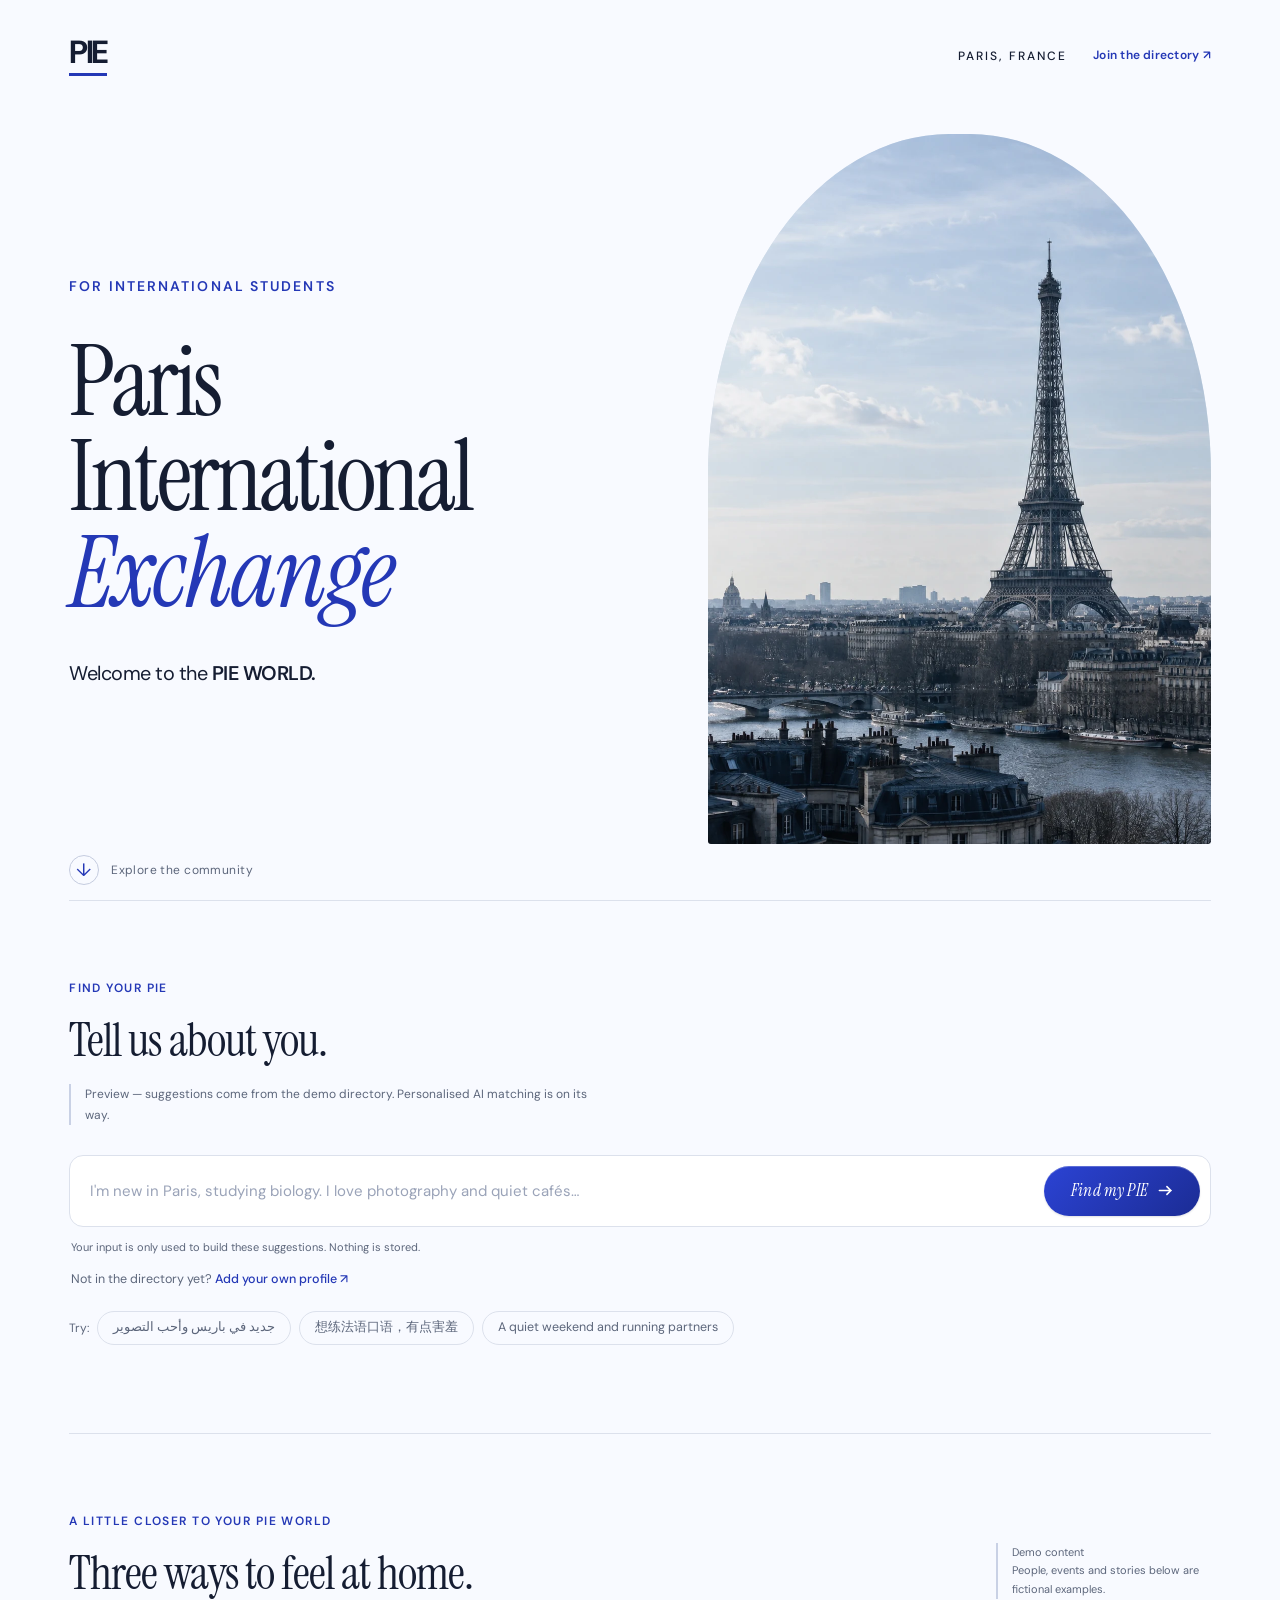
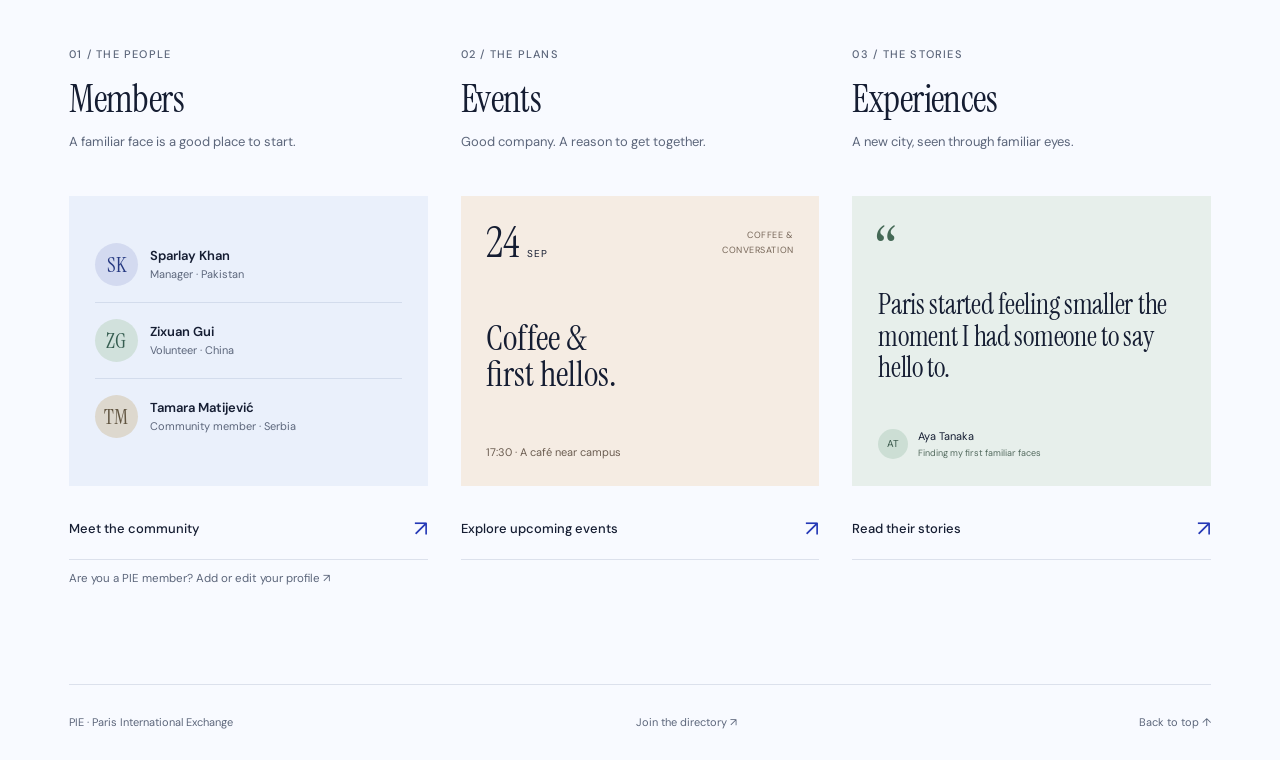
==== commit 7b2000bf: "Remove demo member profiles and show the real team on the homepage" ====
--- a/index.html
+++ b/index.html
@@ -21,7 +21,7 @@
         <span class="wordmark" aria-label="PIE">PIE<span class="wordmark-line" aria-hidden="true"></span></span>
         <div class="masthead-side">
           <span class="location">PARIS, FRANCE</span>
-          <a class="masthead-join" href="./join.html">Join the directory <span aria-hidden="true">↗</span></a>
+          <a class="masthead-join" href="./join.html" data-account-link>Join the directory <span aria-hidden="true">↗</span></a>
         </div>
       </header>
       <main id="main-content">
@@ -51,7 +51,7 @@
             <button type="submit" class="finder-submit" id="finder-submit"><span class="finder-submit-label">Find my PIE</span><svg class="finder-submit-arrow" viewBox="0 0 16 16" width="15" height="15" aria-hidden="true" fill="none" stroke="currentColor" stroke-width="1.7" stroke-linecap="round" stroke-linejoin="round"><path d="M1.5 8h12.5M9.5 3.8 13.7 8l-4.2 4.2" /></svg></button>
           </form>
           <p class="finder-privacy">Your input is only used to build these suggestions. Nothing is stored.</p>
-          <p class="finder-join">Not in the directory yet? <a href="./join.html">Add your own profile <span aria-hidden="true">↗</span></a></p>
+          <p class="finder-join" data-account-hint>Not in the directory yet? <a href="./join.html">Add your own profile <span aria-hidden="true">↗</span></a></p>
           <div class="finder-examples">
             <span>Try:</span>
             <button type="button" class="finder-example" dir="auto" lang="ar">جديد في باريس وأحب التصوير</button>
@@ -83,12 +83,12 @@
               <h3>Members</h3>
               <p class="gateway-description">A familiar face is a good place to start.</p>
               <div class="gateway-preview member-preview" aria-label="Example members">
-                <div class="preview-person"><span class="preview-avatar avatar--lina" aria-hidden="true">LM</span><div><strong>Lina Moreau</strong><span>Welcome buddy</span></div></div>
-                <div class="preview-person"><span class="preview-avatar avatar--mateo" aria-hidden="true">MS</span><div><strong>Mateo Silva</strong><span>Event volunteer</span></div></div>
-                <div class="preview-person"><span class="preview-avatar avatar--aya" aria-hidden="true">AT</span><div><strong>Aya Tanaka</strong><span>Community member</span></div></div>
+                <div class="preview-person"><span class="preview-avatar avatar--sparlay" aria-hidden="true">SK</span><div><strong>Sparlay Khan</strong><span>Manager · Pakistan</span></div></div>
+                <div class="preview-person"><span class="preview-avatar avatar--zixuan" aria-hidden="true">ZG</span><div><strong>Zixuan Gui</strong><span>Volunteer · China</span></div></div>
+                <div class="preview-person"><span class="preview-avatar avatar--tamara" aria-hidden="true">TM</span><div><strong>Tamara Matijević</strong><span>Community member · Serbia</span></div></div>
               </div>
               <a class="gateway-link" href="./members.html">Meet the community <span aria-hidden="true">↗</span></a>
-              <a class="gateway-sub" href="./join.html">Are you a PIE member? Add or edit your profile <span aria-hidden="true">↗</span></a>
+              <a class="gateway-sub" href="./join.html" data-account-cta>Are you a PIE member? Add or edit your profile <span aria-hidden="true">↗</span></a>
             </article>
 
             <article class="gateway gateway--events" data-reveal>
@@ -117,7 +117,7 @@
           </div>
         </section>
       </main>
-      <footer class="site-footer"><span>PIE · Paris International Exchange</span><a href="./join.html">Join the directory <span aria-hidden="true">↗</span></a><a href="#top">Back to top <span aria-hidden="true">↑</span></a></footer>
+      <footer class="site-footer"><span>PIE · Paris International Exchange</span><a href="./join.html" data-account-link>Join the directory <span aria-hidden="true">↗</span></a><a href="#top">Back to top <span aria-hidden="true">↑</span></a></footer>
     </div>
   </body>
 </html>
--- a/community.css
+++ b/community.css
@@ -30,9 +30,9 @@
 .preview-person { display: flex; align-items: center; gap: 12px; padding: 16px 0; }
 .preview-person + .preview-person { border-top: 1px solid #d3dcec; }
 .preview-avatar { flex: none; width: 43px; height: 43px; display: grid; place-items: center; border-radius: 50%; font: 400 21px var(--serif); }
-.avatar--lina { background: #d3daf0; color: #263981; }
-.avatar--mateo { background: #ddd8ce; color: #615541; }
-.avatar--aya { background: #d1e1dc; color: #355d50; }
+.avatar--sparlay { background: #d3daf0; color: #263981; }
+.avatar--zixuan { background: #d1e1dc; color: #355d50; }
+.avatar--tamara { background: #ddd8ce; color: #615541; }
 .preview-person strong { display: block; font-size: 13px; font-weight: 600; line-height: 1.5; }
 .preview-person div > span { display: block; font-size: 11px; line-height: 1.6; color: var(--secondary); }
 .event-preview { justify-content: space-between; background: var(--events-paper); }
@@ -308,6 +308,17 @@
 .join-photo-row img[hidden] { display: none; }
 .join-photo-row input[type="file"] { flex: 1; min-width: 200px; padding: 10px 12px; background: var(--paper); border: 1px dashed var(--line); border-radius: 2px; font: 400 13px var(--sans); }
 .join-check { display: flex; align-items: center; gap: 10px; margin: 22px 0 0; font-size: 13px; color: var(--secondary); }
+.join-note-static { margin: 18px 0 0; color: var(--secondary); font-size: 11.5px; }
+.join-signedin { padding: 18px clamp(22px, 2.4vw, 34px); background: var(--members-paper); border-color: transparent; }
+.join-signedin .join-step-number { margin-bottom: 8px; }
+.join-signedin-row { display: flex; align-items: baseline; gap: 18px; flex-wrap: wrap; }
+.join-signedin-who { margin: 0; font: 400 17px/1.4 var(--serif); color: var(--ink); }
+.site-nav-account { color: var(--blue) !important; font-weight: 500; border-bottom: 1px solid transparent; }
+.site-nav-account:hover { border-bottom-color: var(--blue) !important; }
+.member-card--you { border-color: var(--blue); }
+.member-you { display: inline-block; margin: 8px 8px 0 0; padding: 3px 8px; border-radius: 20px; background: var(--blue); color: #fff; font: 500 10px/1.5 var(--sans); }
+.member-you-edit { display: inline-block; margin-top: 8px; color: var(--blue); font: 500 11px/1.5 var(--sans); text-decoration: none; }
+.member-you-edit:hover { text-decoration: underline; }
 .join-actions { display: flex; align-items: center; gap: 12px 20px; flex-wrap: wrap; margin-top: 24px; padding-top: 22px; border-top: 1px solid var(--line); }
 .join-link { background: none; border: 0; padding: 0; color: var(--secondary); font: 500 13px var(--sans); text-decoration: none; cursor: pointer; }
 .join-link:hover { color: var(--blue); }
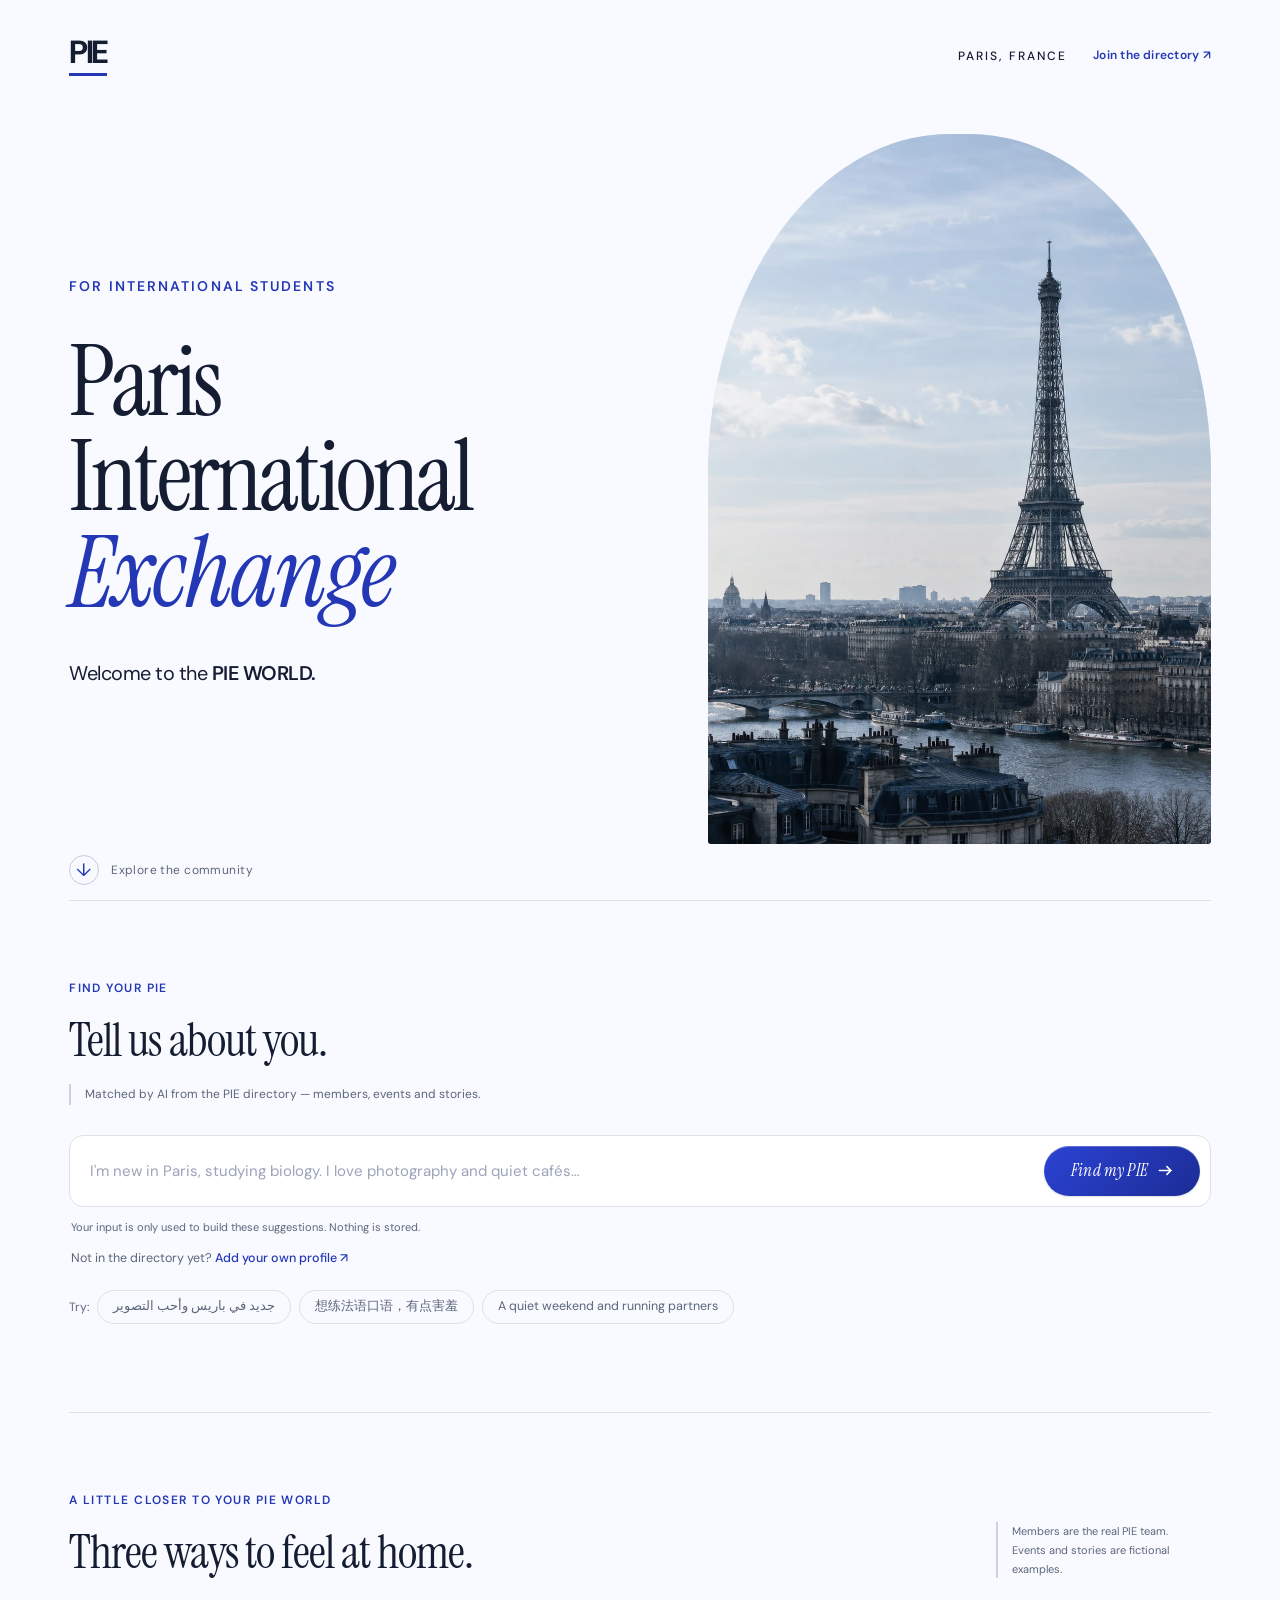
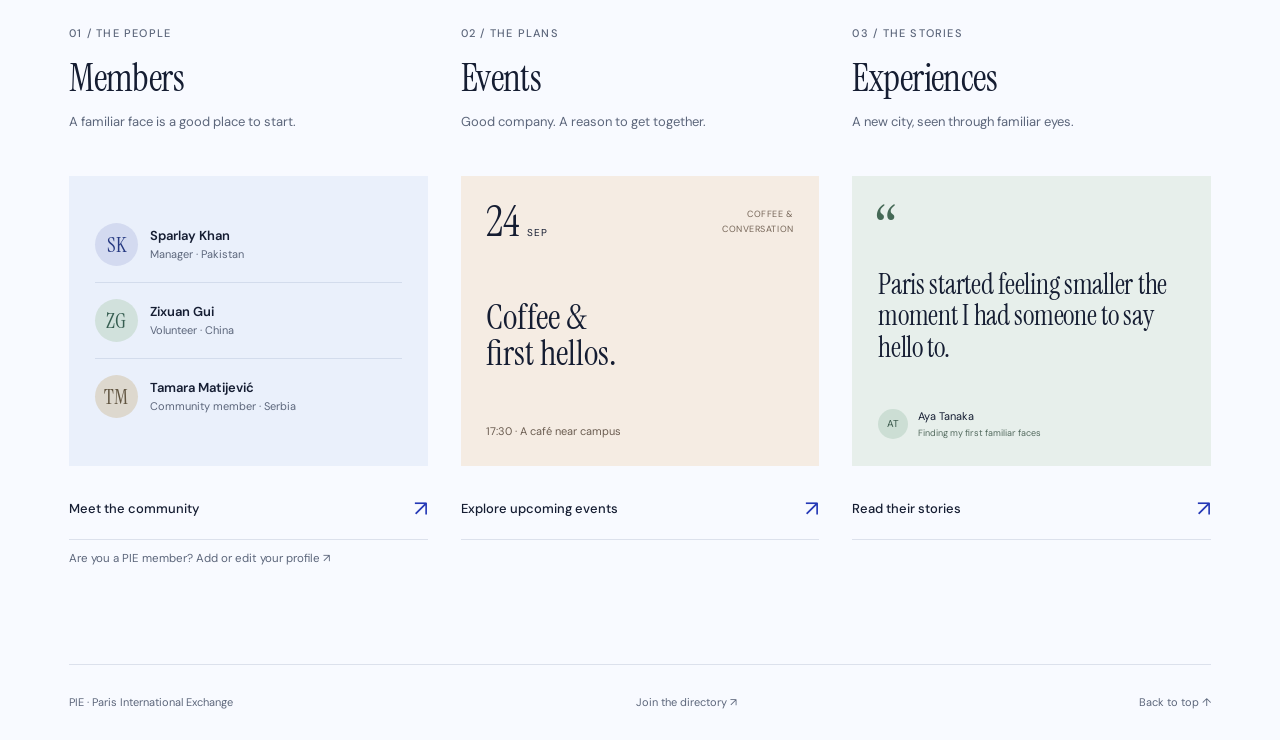
==== commit c79a0512: "Remove AI demo portraits and refresh member copy" ====
--- a/index.html
+++ b/index.html
@@ -44,7 +44,7 @@
           <header class="finder-heading">
             <p class="section-kicker">FIND YOUR PIE</p>
             <h2 id="finder-title">Tell us about you.</h2>
-            <p class="demo-note">Preview — suggestions come from the demo directory. Personalised AI matching is on its way.</p>
+            <p class="demo-note">Matched by AI from the PIE directory — members, events and stories.</p>
           </header>
           <form class="finder-composer" id="finder-form">
             <textarea id="finder-input" name="q" rows="1" maxlength="600" autocomplete="off" aria-label="Describe your background and what you are looking for" placeholder="I'm new in Paris, studying biology. I love photography and quiet cafés…"></textarea>
@@ -74,7 +74,7 @@
               <p class="section-kicker">A LITTLE CLOSER TO YOUR PIE WORLD</p>
               <h2 id="discover-title">Three ways to feel at home.</h2>
             </div>
-            <p class="demo-note">Demo content<br />People, events and stories below are fictional examples.</p>
+            <p class="demo-note">Members are the real PIE team.<br />Events and stories are fictional examples.</p>
           </header>
 
           <div class="gateway-grid">
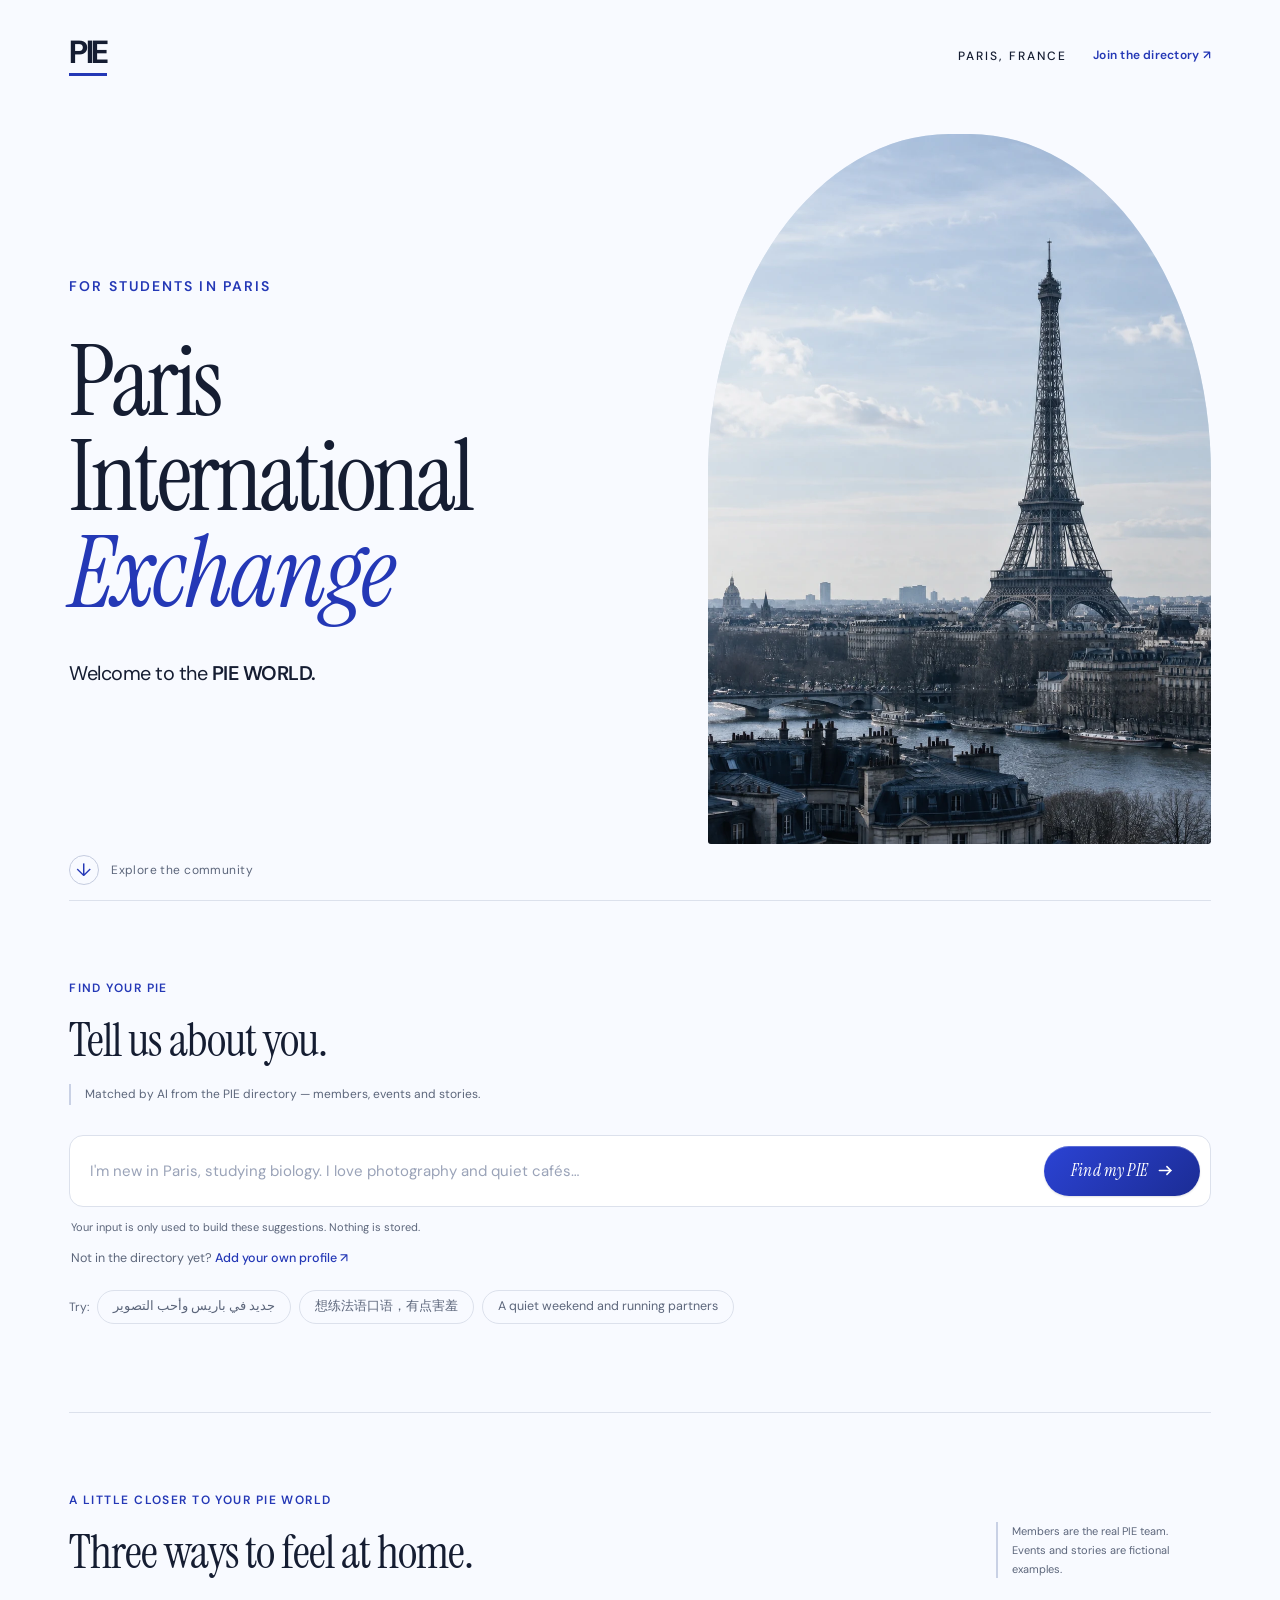
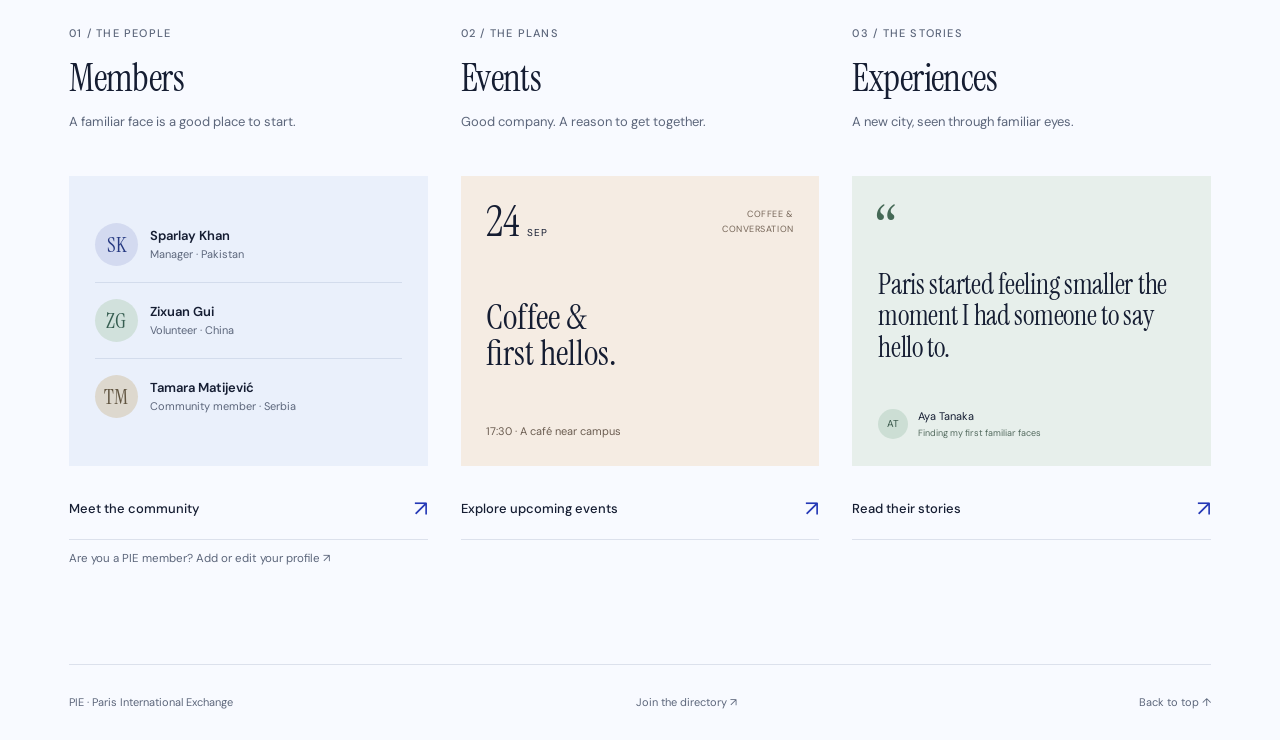
==== commit 419b4b1a: "Update the homepage tagline to for students in Paris" ====
--- a/index.html
+++ b/index.html
@@ -27,7 +27,7 @@
       <main id="main-content">
         <section class="hero" aria-labelledby="hero-title">
           <div class="hero-copy">
-            <p class="eyebrow">FOR INTERNATIONAL STUDENTS</p>
+            <p class="eyebrow">FOR STUDENTS IN PARIS</p>
             <h1 id="hero-title"><span>Paris</span><span>International</span><em>Exchange</em></h1>
             <p class="welcome">Welcome to the <strong>PIE WORLD.</strong></p>
           </div>
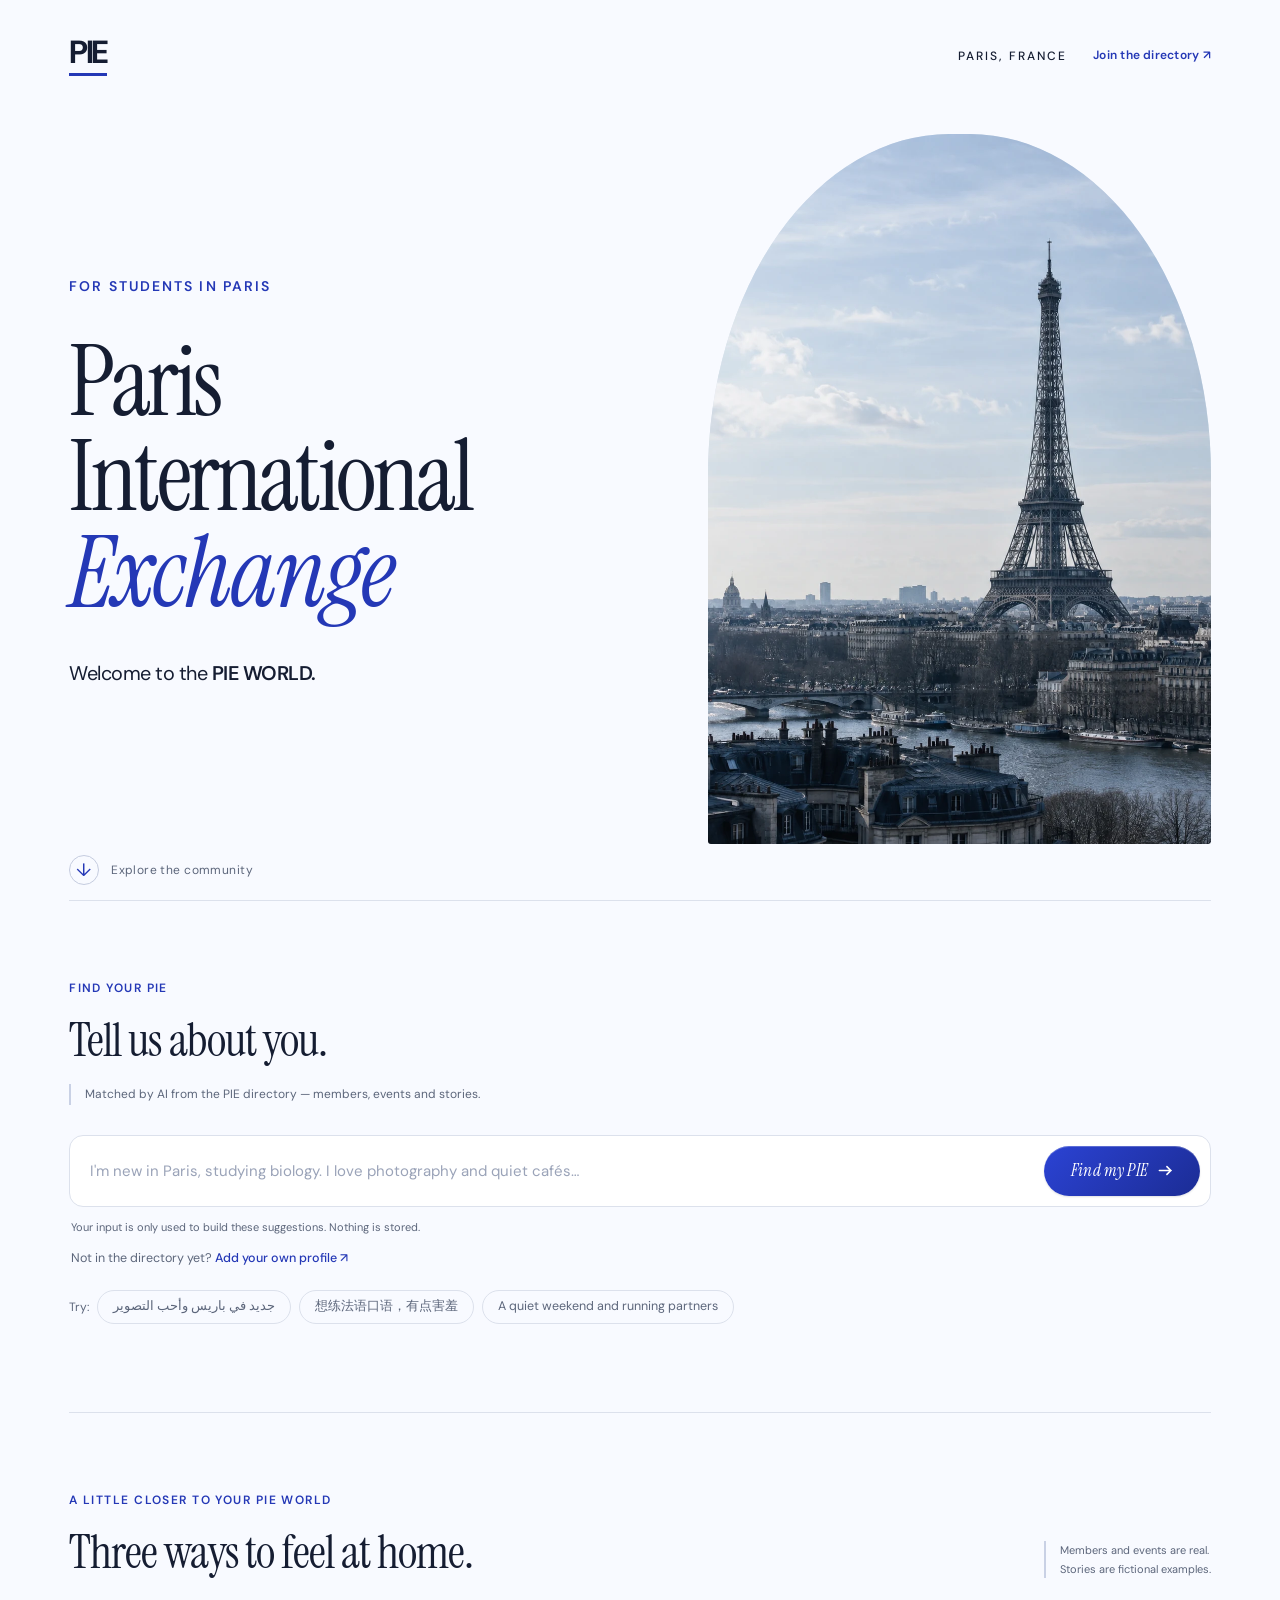
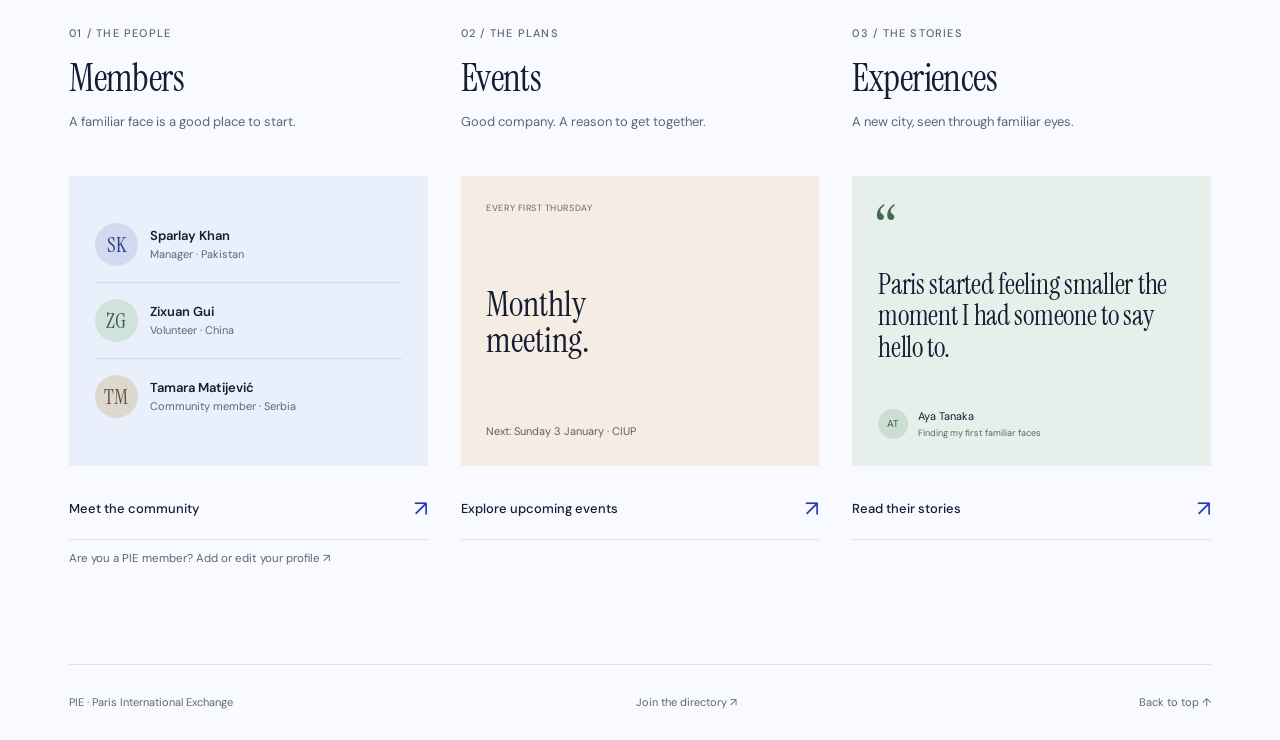
==== commit c95ee90b: "Replace demo events with the team's real announcements and a member idea board" ====
--- a/index.html
+++ b/index.html
@@ -74,7 +74,7 @@
               <p class="section-kicker">A LITTLE CLOSER TO YOUR PIE WORLD</p>
               <h2 id="discover-title">Three ways to feel at home.</h2>
             </div>
-            <p class="demo-note">Members are the real PIE team.<br />Events and stories are fictional examples.</p>
+            <p class="demo-note">Members and events are real.<br />Stories are fictional examples.</p>
           </header>
 
           <div class="gateway-grid">
@@ -96,9 +96,9 @@
               <h3>Events</h3>
               <p class="gateway-description">Good company. A reason to get together.</p>
               <div class="gateway-preview event-preview">
-                <div class="preview-event-top"><time datetime="2026-09-24"><strong>24</strong><span>SEP</span></time><span class="preview-event-type">COFFEE & CONVERSATION</span></div>
-                <p class="preview-event-title">Coffee &<br />first hellos.</p>
-                <p class="preview-event-meta">17:30 · A café near campus</p>
+                <div class="preview-event-top"><span class="preview-event-type">EVERY FIRST THURSDAY</span></div>
+                <p class="preview-event-title">Monthly<br />meeting.</p>
+                <p class="preview-event-meta">Next: <span id="preview-meeting-date">the first Thursday</span> · CIUP</p>
               </div>
               <a class="gateway-link" href="./events.html">Explore upcoming events <span aria-hidden="true">↗</span></a>
             </article>
--- a/community.css
+++ b/community.css
@@ -333,3 +333,39 @@
   .join-row input { flex-basis: 100%; }
   .join-row .finder-submit { flex: 1; }
 }
+
+/* Real event announcements and community ideas. */
+.event-badge { position: absolute; bottom: 14px; left: 14px; z-index: 1; max-width: 78%; margin: 0; padding: 8px 12px; background: var(--paper); border-radius: 3px; color: var(--blue); font-size: 10px; font-weight: 600; letter-spacing: .09em; line-height: 1.5; box-shadow: inset 0 0 0 1px rgb(255 255 255 / .7), 0 2px 12px rgb(21 29 50 / .08); }
+@supports ((backdrop-filter: blur(10px)) or (-webkit-backdrop-filter: blur(10px))) {
+  .event-badge { background: rgb(248 250 255 / .75); -webkit-backdrop-filter: blur(10px) saturate(1.15); backdrop-filter: blur(10px) saturate(1.15); }
+}
+.ideas { padding: 8px 0 88px; border-top: 1px solid var(--line); }
+.ideas-heading { max-width: 720px; margin-bottom: 26px; }
+.ideas h2 { margin: 0 0 12px; font: 400 clamp(30px, 3vw, 44px)/1.1 var(--serif); letter-spacing: -.015em; }
+.ideas-lead { margin: 0; color: var(--secondary); font-size: 14px; line-height: 1.7; }
+.ideas-list { display: grid; gap: 12px; margin-bottom: 26px; }
+.idea-card { padding: 18px 22px; background: #fff; border: 1px solid var(--line); }
+.idea-card p { margin: 0 0 8px; font-size: 15px; line-height: 1.7; }
+.idea-meta { display: flex; align-items: baseline; gap: 10px; flex-wrap: wrap; margin: 0; color: var(--secondary); font-size: 11px; }
+.idea-meta a { color: var(--blue); text-decoration: none; }
+.idea-meta a:hover { text-decoration: underline; }
+.idea-delete { margin-left: auto; padding: 0; background: none; border: 0; color: var(--secondary); font: 500 11px var(--sans); cursor: pointer; }
+.idea-delete:hover { color: #a3342f; }
+.ideas-empty { margin: 0 0 26px; color: var(--secondary); font-size: 13px; }
+.ideas-empty[hidden] { display: none; }
+.idea-form { max-width: 720px; padding: clamp(20px, 2.2vw, 28px); background: #fff; border: 1px solid var(--line); }
+.idea-form[hidden] { display: none; }
+.idea-form label { display: block; margin: 0 0 8px; font-size: 12px; font-weight: 600; }
+.idea-form textarea, .idea-form input { width: 100%; padding: 12px 14px; background: var(--paper); border: 1px solid var(--line); border-radius: 2px; color: var(--ink); font: 400 14px/1.6 var(--sans); resize: vertical; }
+.idea-form textarea:focus-visible, .idea-form input:focus-visible { outline: 2px solid var(--blue); outline-offset: 1px; border-color: var(--blue); }
+.idea-form-row { margin-top: 16px; }
+.idea-form-actions { display: flex; align-items: center; gap: 18px; flex-wrap: wrap; margin-top: 20px; }
+.idea-form-actions .join-hint { margin: 0; }
+.ideas-signin { margin: 0; color: var(--secondary); font-size: 13px; line-height: 1.7; }
+.ideas-signin[hidden] { display: none; }
+.ideas-signin a { color: var(--blue); }
+
+@media (max-width: 720px) {
+  .event-badge { bottom: 8px; left: 8px; padding: 6px 9px; font-size: 9px; }
+  .ideas { padding-bottom: 60px; }
+}
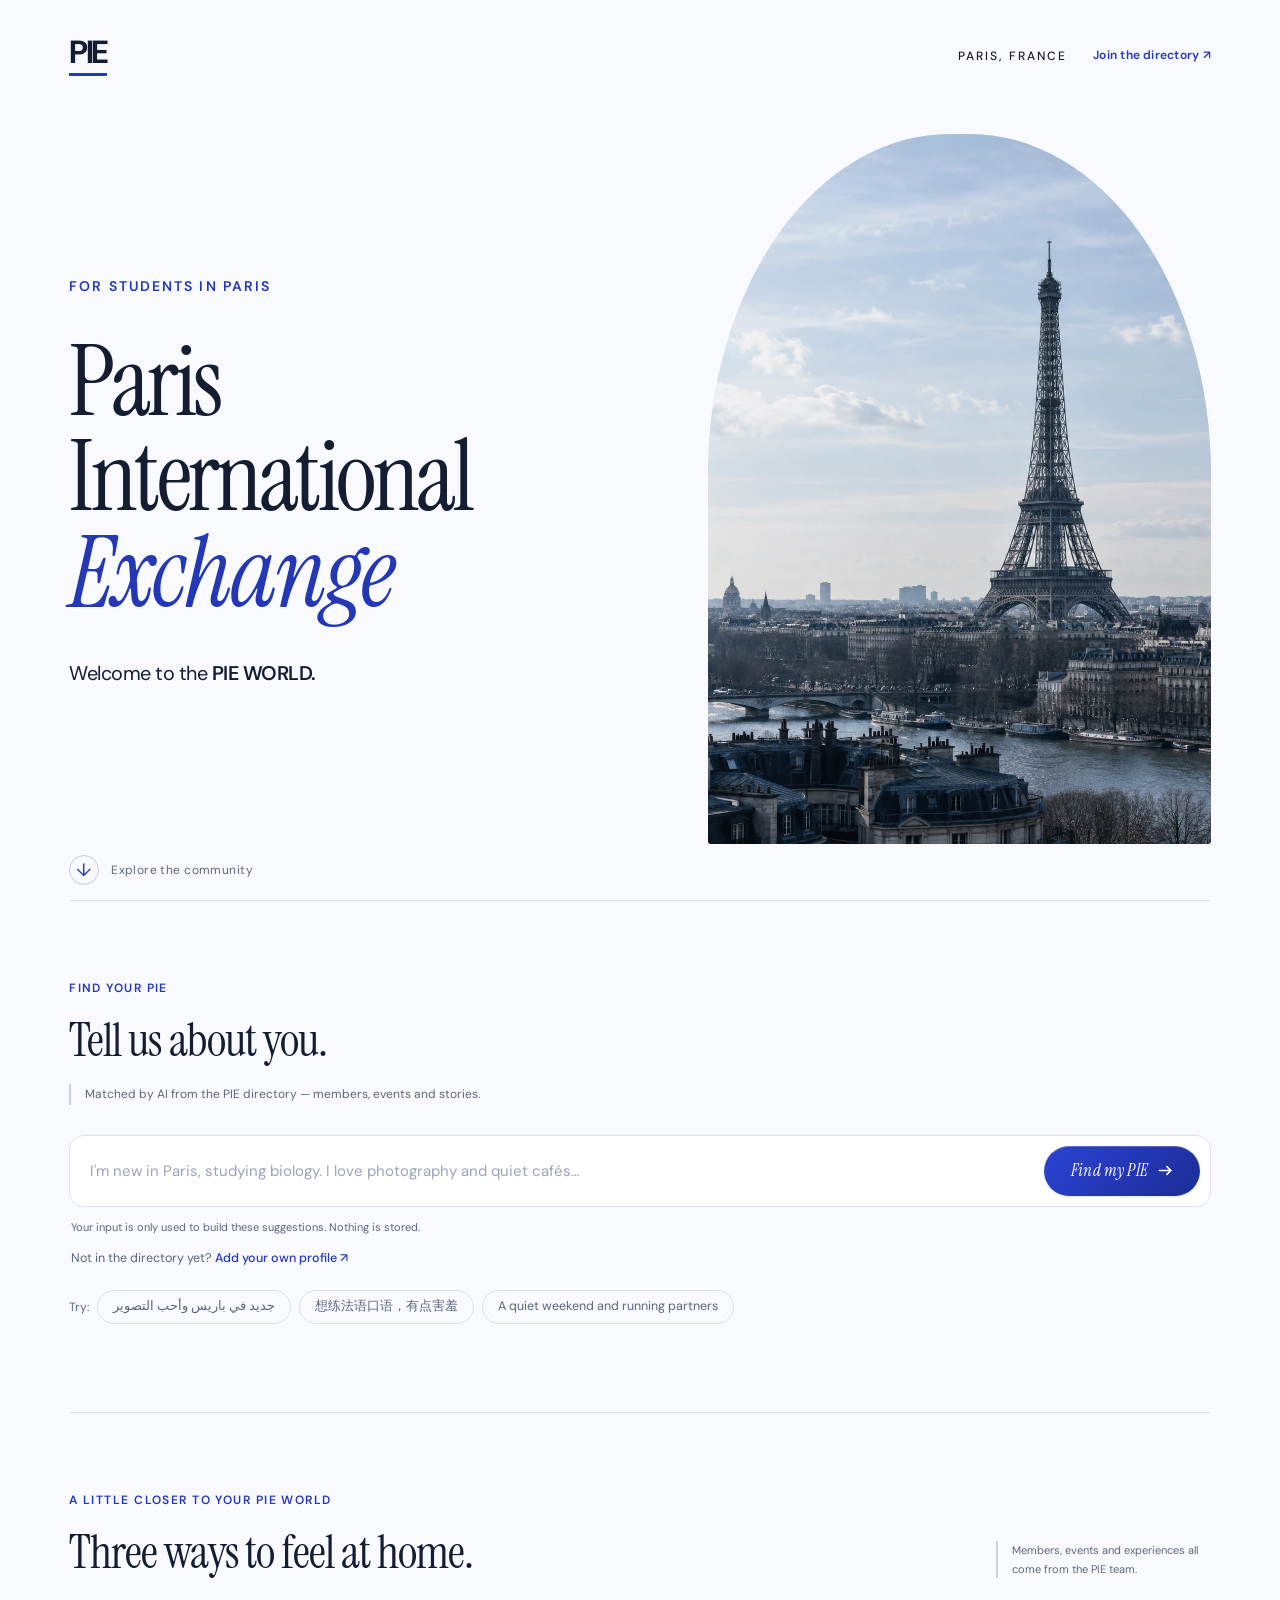
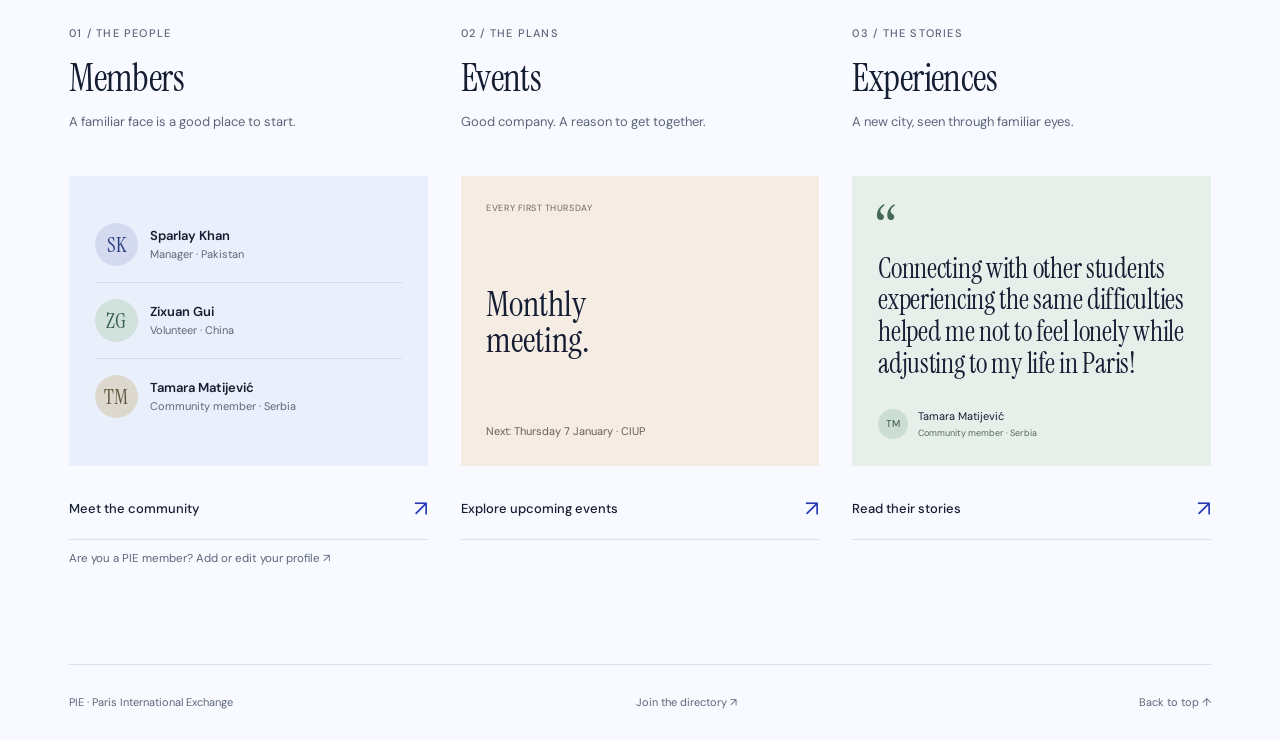
==== commit b10de427: "Replace demo stories with real member quotes on the experiences page" ====
--- a/index.html
+++ b/index.html
@@ -74,7 +74,7 @@
               <p class="section-kicker">A LITTLE CLOSER TO YOUR PIE WORLD</p>
               <h2 id="discover-title">Three ways to feel at home.</h2>
             </div>
-            <p class="demo-note">Members and events are real.<br />Stories are fictional examples.</p>
+            <p class="demo-note">Members, events and experiences all come from the PIE team.</p>
           </header>
 
           <div class="gateway-grid">
@@ -108,9 +108,9 @@
               <h3>Experiences</h3>
               <p class="gateway-description">A new city, seen through familiar eyes.</p>
               <div class="gateway-preview experience-preview">
-                <span class="preview-quote-mark" aria-hidden="true">“</span>
-                <blockquote>Paris started feeling smaller the moment I had someone to say hello to.</blockquote>
-                <p class="preview-story-author"><span class="story-author-dot" aria-hidden="true">AT</span><span>Aya Tanaka<span>Finding my first familiar faces</span></span></p>
+                <span class="preview-quote-mark" aria-hidden="true">&ldquo;</span>
+                <blockquote>Connecting with other students experiencing the same difficulties helped me not to feel lonely while adjusting to my life in Paris!</blockquote>
+                <p class="preview-story-author"><span class="story-author-dot" aria-hidden="true">TM</span><span>Tamara Matijević<span>Community member · Serbia</span></span></p>
               </div>
               <a class="gateway-link" href="./experiences.html">Read their stories <span aria-hidden="true">↗</span></a>
             </article>
--- a/community.css
+++ b/community.css
@@ -353,13 +353,15 @@
 .idea-delete:hover { color: #a3342f; }
 .ideas-empty { margin: 0 0 26px; color: var(--secondary); font-size: 13px; }
 .ideas-empty[hidden] { display: none; }
-.idea-form { max-width: 720px; padding: clamp(20px, 2.2vw, 28px); background: #fff; border: 1px solid var(--line); }
+.idea-form { padding: clamp(22px, 2.4vw, 34px); background: #fff; border: 1px solid var(--line); display: grid; grid-template-columns: minmax(0, 1.65fr) minmax(0, 1fr); gap: 26px 34px; align-items: start; }
+.idea-main { min-width: 0; }
+.idea-side { min-width: 0; display: flex; flex-direction: column; gap: 20px; }
 .idea-form[hidden] { display: none; }
-.idea-form label { display: block; margin: 0 0 8px; font-size: 12px; font-weight: 600; }
-.idea-form textarea, .idea-form input { width: 100%; padding: 12px 14px; background: var(--paper); border: 1px solid var(--line); border-radius: 2px; color: var(--ink); font: 400 14px/1.6 var(--sans); resize: vertical; }
-.idea-form textarea:focus-visible, .idea-form input:focus-visible { outline: 2px solid var(--blue); outline-offset: 1px; border-color: var(--blue); }
-.idea-form-row { margin-top: 16px; }
-.idea-form-actions { display: flex; align-items: center; gap: 18px; flex-wrap: wrap; margin-top: 20px; }
+.idea-main > label, .idea-form .join-field label { display: block; margin: 0 0 8px; font-size: 12px; font-weight: 600; }
+.idea-form textarea, .idea-form input:not([type="checkbox"]) { width: 100%; padding: 12px 14px; background: var(--paper); border: 1px solid var(--line); border-radius: 2px; color: var(--ink); font: 400 14px/1.6 var(--sans); resize: vertical; }
+.idea-form textarea:focus-visible, .idea-form input:not([type="checkbox"]):focus-visible { outline: 2px solid var(--blue); outline-offset: 1px; border-color: var(--blue); }
+.idea-side .join-field { margin: 0; }
+.idea-form-actions { grid-column: 1 / -1; display: flex; align-items: center; gap: 14px 18px; flex-wrap: wrap; padding-top: 22px; border-top: 1px solid var(--line); }
 .idea-form-actions .join-hint { margin: 0; }
 .ideas-signin { margin: 0; color: var(--secondary); font-size: 13px; line-height: 1.7; }
 .ideas-signin[hidden] { display: none; }
@@ -369,3 +371,54 @@
   .event-badge { bottom: 8px; left: 8px; padding: 6px 9px; font-size: 9px; }
   .ideas { padding-bottom: 60px; }
 }
+
+/* Idea cards: structured details and editing. */
+.idea-title { margin: 0 0 8px; font: 400 20px/1.25 var(--serif); letter-spacing: -.01em; }
+.idea-tags { display: flex; flex-wrap: wrap; gap: 7px; margin: 0 0 10px; }
+.idea-tag { padding: 4px 9px; border: 1px solid #e0e5ee; color: var(--secondary); font-size: 11px; line-height: 1.5; }
+.idea-delete + .idea-delete { margin-left: 14px; }
+.idea-delete:first-of-type { margin-left: auto; }
+.idea-details { grid-column: 1 / -1; margin: 4px 0 0; border-top: 1px solid var(--line); }
+.idea-details summary { padding: 14px 0 4px; cursor: pointer; font-size: 12px; font-weight: 500; color: var(--blue); }
+.idea-details[open] summary { padding-bottom: 14px; }
+.idea-details-grid { display: grid; grid-template-columns: repeat(4, minmax(0, 1fr)); gap: 16px 22px; margin-bottom: 4px; }
+.idea-details .join-field label { font-size: 11.5px; }
+.idea-details .join-check { display: flex; align-items: center; gap: 10px; margin: 16px 0 0; }
+.idea-details .join-check input { flex: none; width: 15px; height: 15px; margin: 0; }
+
+@media (max-width: 620px) {
+  .idea-details-grid { grid-template-columns: minmax(0, 1fr); }
+}
+
+@media (max-width: 1100px) {
+  .idea-details-grid { grid-template-columns: repeat(2, minmax(0, 1fr)); }
+}
+
+@media (max-width: 900px) {
+  .idea-form { grid-template-columns: minmax(0, 1fr); gap: 22px; }
+  .idea-details-grid { grid-template-columns: repeat(2, minmax(0, 1fr)); }
+}
+
+/* Member experiences: quote cards bound to their author. */
+.voices { padding: 8px 0 88px; }
+.voice-grid { display: grid; grid-template-columns: repeat(2, minmax(0, 1fr)); gap: 24px; }
+.voice-card { min-width: 0; display: flex; flex-direction: column; padding: clamp(22px, 2.4vw, 32px); background: #fff; border: 1px solid var(--line); }
+.voice-author { display: flex; align-items: center; gap: 14px; margin-bottom: 18px; }
+.voice-portrait { flex: none; width: 56px; height: 56px; border-radius: 50%; object-fit: cover; background: var(--members-paper); }
+.voice-name { margin: 0; font: 400 19px/1.25 var(--serif); letter-spacing: -.01em; }
+.voice-name a { text-decoration: none; }
+.voice-name a:hover { color: var(--blue); }
+.voice-role { margin: 4px 0 0; color: var(--secondary); font-size: 11px; line-height: 1.5; }
+.voice-quote { margin: 0; font: italic 400 clamp(19px, 1.65vw, 24px)/1.45 var(--serif); color: var(--ink); letter-spacing: -.005em; }
+.voice-quote::before { content: '\201C'; }
+.voice-quote::after { content: '\201D'; }
+.voice-details { margin-top: 20px; border-top: 1px solid var(--line); }
+.voice-details summary { padding: 14px 0 2px; cursor: pointer; font-size: 12px; font-weight: 500; color: var(--blue); }
+.voice-details p { margin: 12px 0 0; color: var(--secondary); font-size: 14px; line-height: 1.8; }
+.voices-empty { margin: 0; color: var(--secondary); font-size: 13px; }
+.voices-empty[hidden] { display: none; }
+
+@media (max-width: 860px) {
+  .voice-grid { grid-template-columns: minmax(0, 1fr); }
+  .voices { padding-bottom: 60px; }
+}
